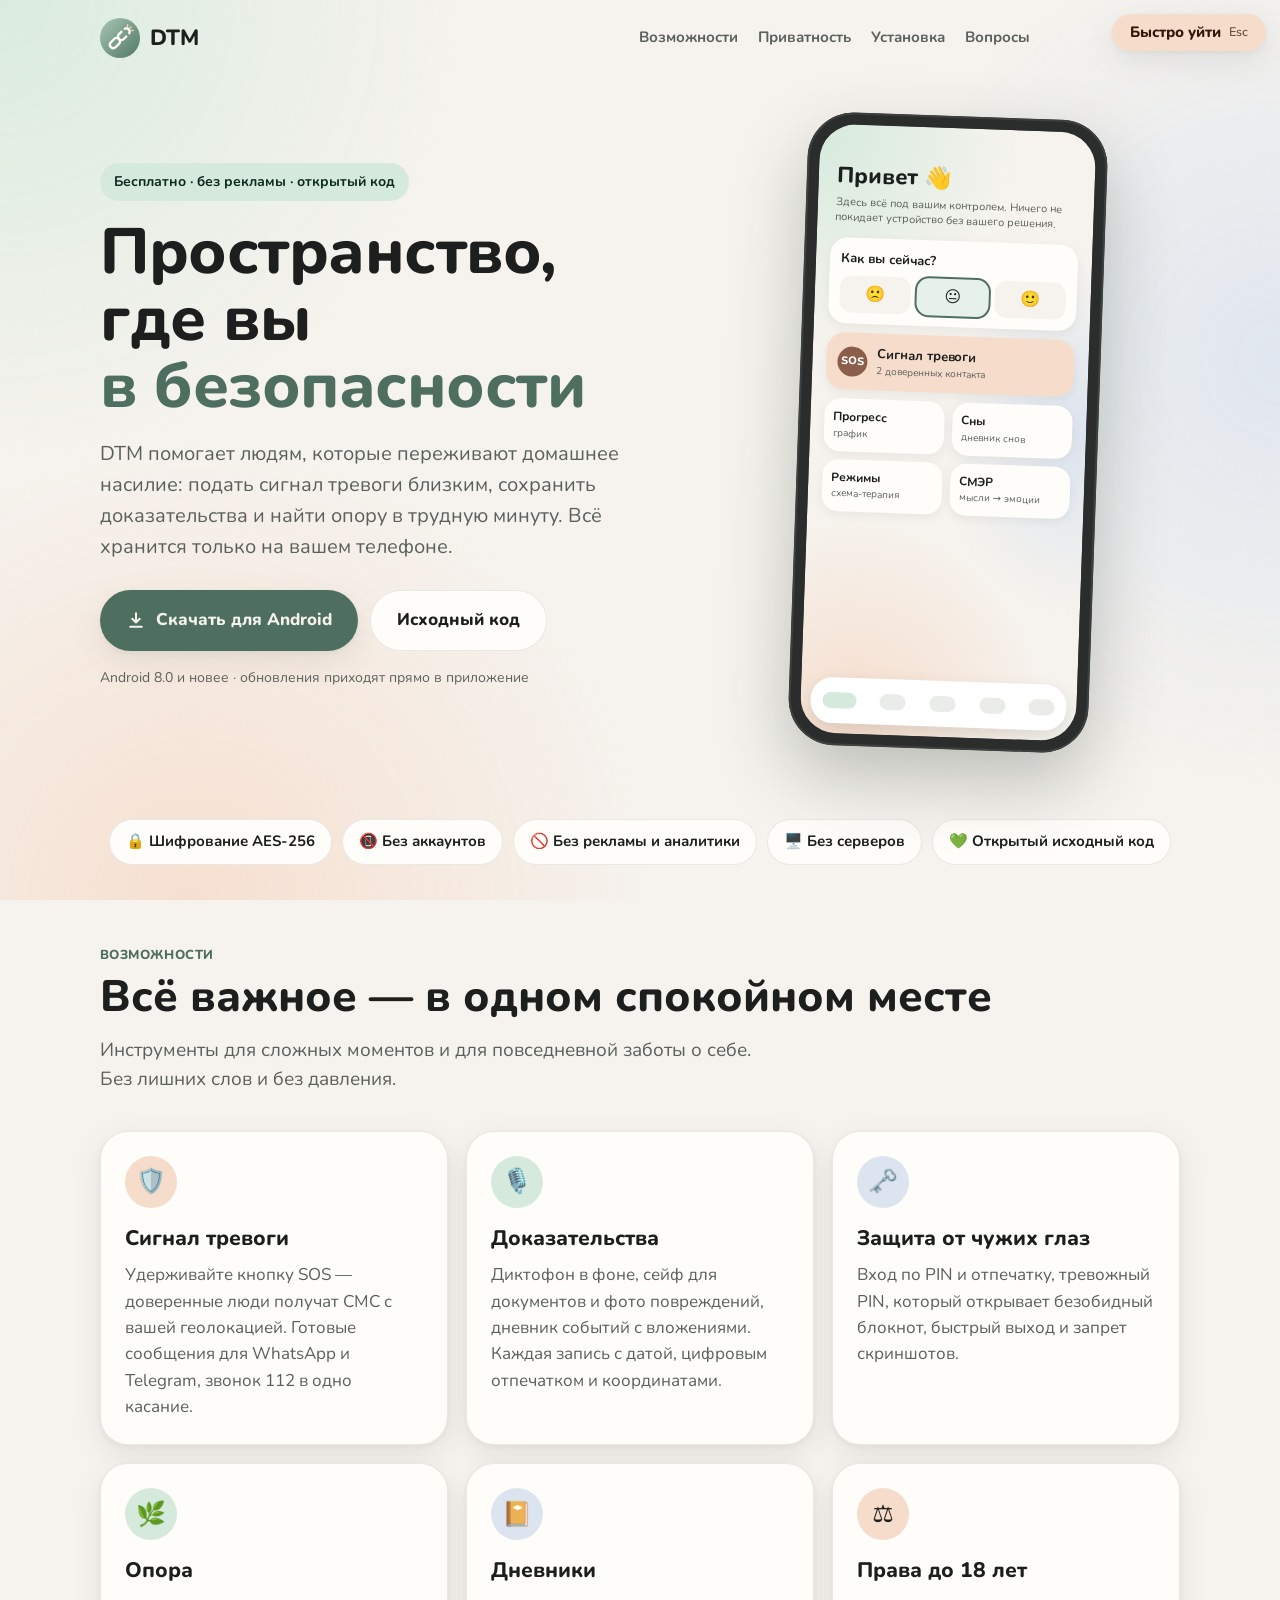
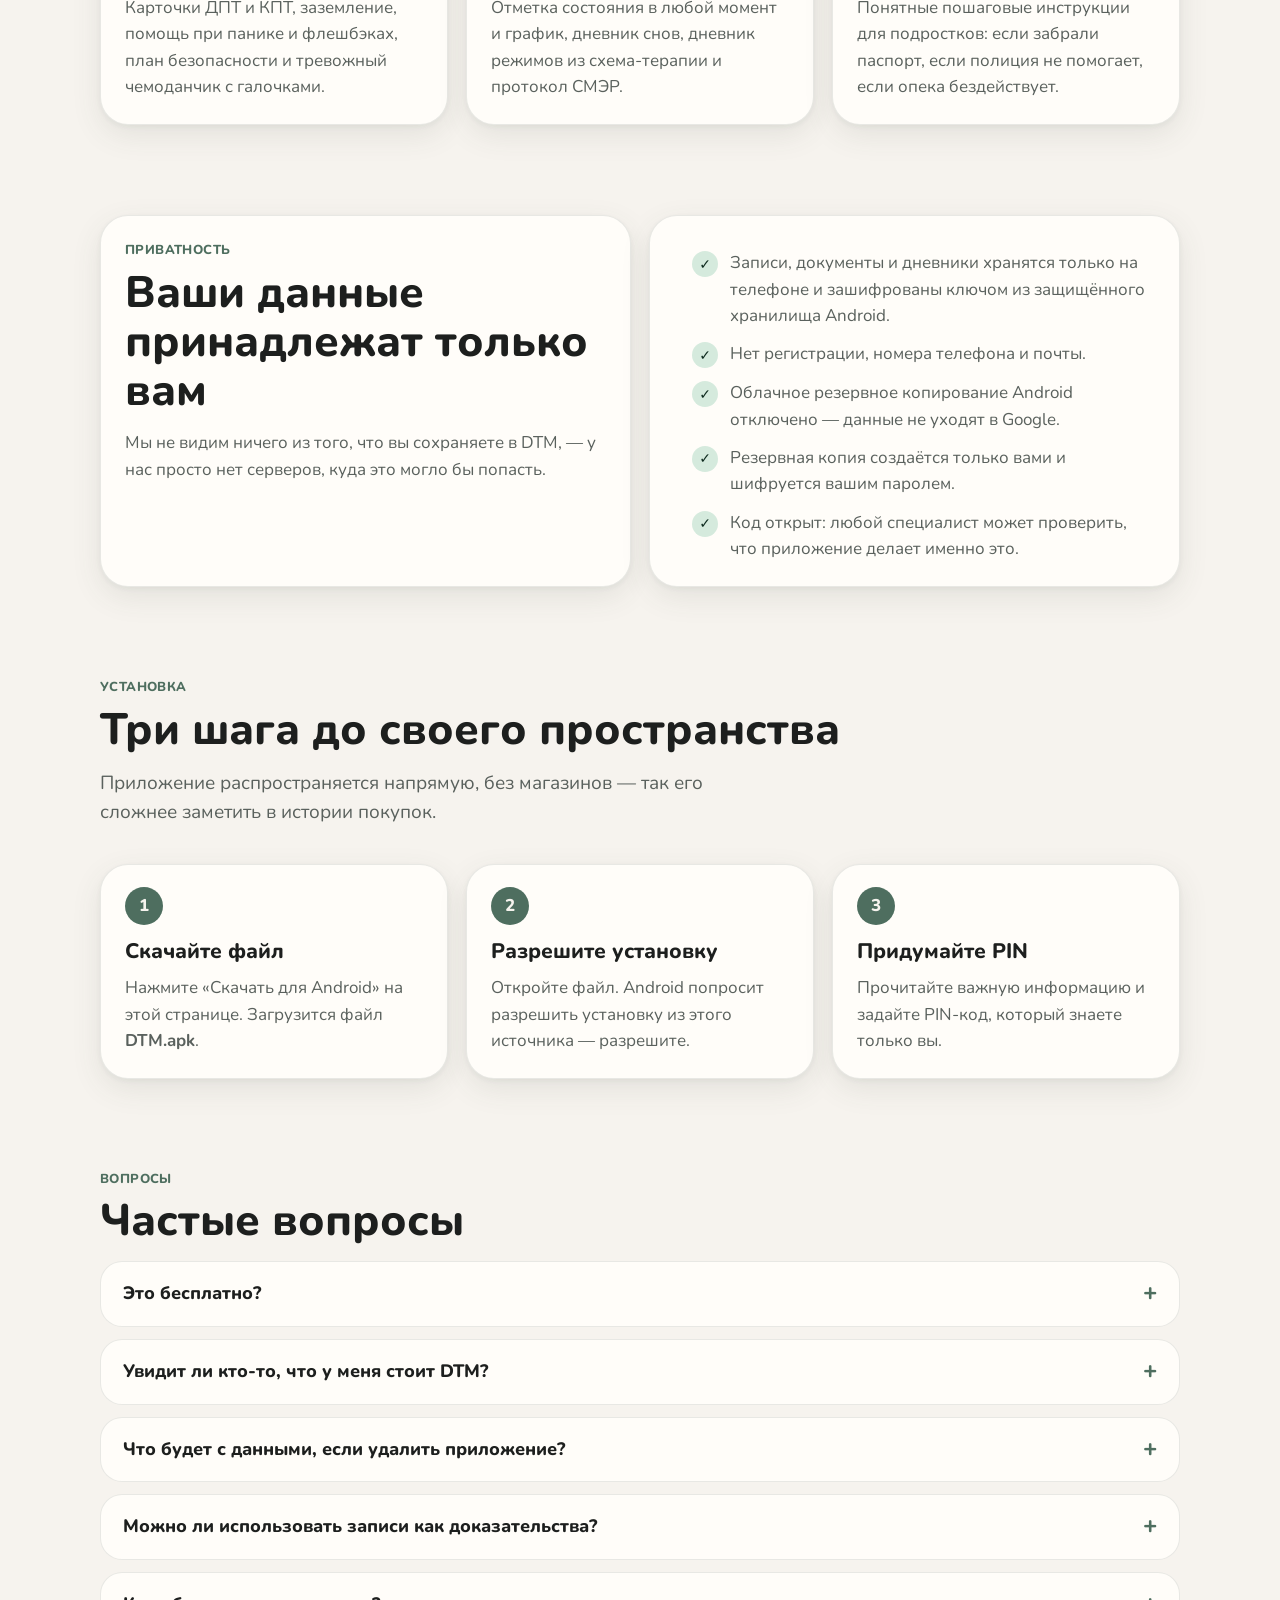
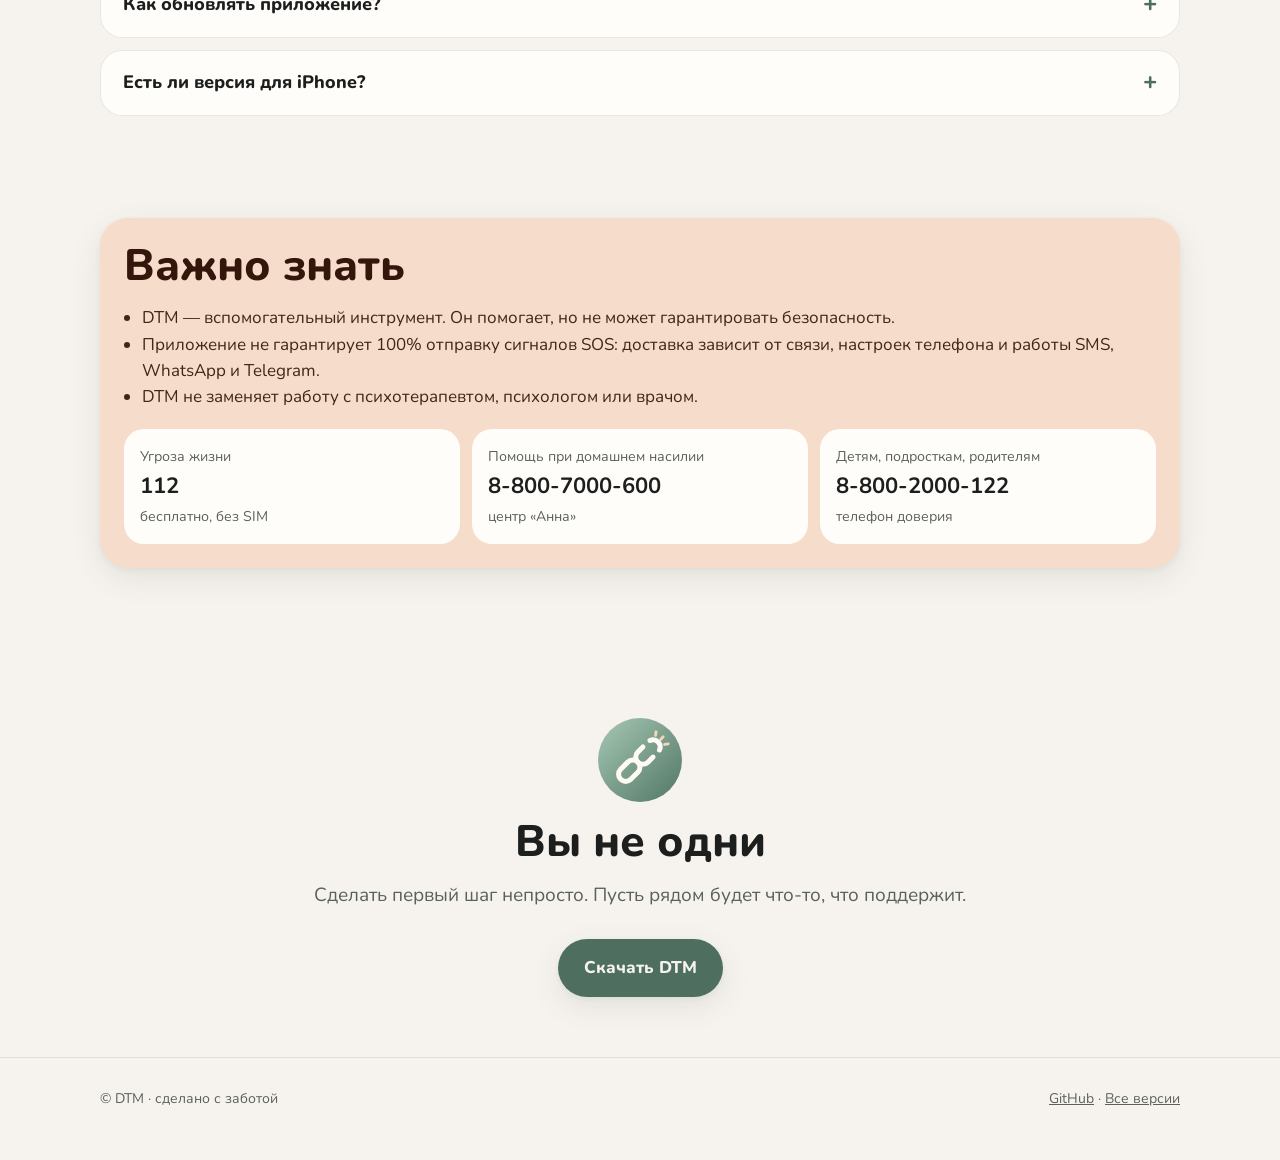
==== docs/index.html @ 7e43f3c3 "Сайт-лендинг для GitHub Pages Страница в docs/: описание возможностей, приватность, установка, вопро" ====
<!doctype html>
<html lang="ru">
<head>
<meta charset="utf-8">
<meta name="viewport" content="width=device-width, initial-scale=1, viewport-fit=cover">
<title>DTM — пространство, где вы в безопасности</title>
<meta name="description" content="DTM — бесплатное приложение для Android для людей, переживающих домашнее насилие: SOS с геолокацией, зашифрованный сейф для доказательств, дневники и техники поддержки. Все данные только на телефоне.">
<meta name="referrer" content="no-referrer">
<meta name="theme-color" content="#F6F3EE" media="(prefers-color-scheme: light)">
<meta name="theme-color" content="#1B1D1C" media="(prefers-color-scheme: dark)">
<meta property="og:title" content="DTM — пространство, где вы в безопасности">
<meta property="og:description" content="Бесплатное Android-приложение: SOS, зашифрованный сейф для доказательств, дневники и поддержка. Без аккаунтов, рекламы и серверов.">
<meta property="og:image" content="https://nikaminow.github.io/DTM/logo.png">
<meta property="og:type" content="website">
<link rel="icon" href="logo.svg" type="image/svg+xml">
<link rel="apple-touch-icon" href="logo.png">
<link rel="preconnect" href="https://fonts.googleapis.com">
<link rel="preconnect" href="https://fonts.gstatic.com" crossorigin>
<link href="https://fonts.googleapis.com/css2?family=Nunito:wght@400;500;600;700;800&display=swap" rel="stylesheet">
<style>
  :root {
    --bg: #F6F3EE; --bg2: #EFEBE4; --card: #FFFDF9; --ink: #1D1F1E; --muted: #5A615D;
    --line: rgba(64, 80, 72, .12); --shadow: 0 10px 30px rgba(64, 80, 72, .10), 0 2px 6px rgba(64, 80, 72, .06);
    --sage: #4E6E5F; --sage-soft: #D5EADD; --sage-ink: #0D2A1E;
    --slate: #56657A; --slate-soft: #DCE4EF;
    --clay: #8A5E48; --clay-soft: #F6DCCB; --clay-ink: #34170A;
    --blob1: #D5EADD; --blob2: #DCE4EF; --blob3: #F6DCCB;
    --radius: 28px;
  }
  @media (prefers-color-scheme: dark) {
    :root {
      --bg: #1B1D1C; --bg2: #212423; --card: #242725; --ink: #EAE8E3; --muted: #B4BBB7;
      --line: rgba(255,255,255,.08); --shadow: 0 10px 30px rgba(0,0,0,.25);
      --sage: #C2DDCD; --sage-soft: #3A5547; --sage-ink: #DDF1E5;
      --slate: #C6CFDA; --slate-soft: #414B59;
      --clay: #EDCDB6; --clay-soft: #6B4E40; --clay-ink: #FDE6D7;
      --blob1: #2F4A3E; --blob2: #353F4C; --blob3: #4D3A31;
    }
  }
  * { box-sizing: border-box; }
  html { scroll-behavior: smooth; }
  @media (prefers-reduced-motion: reduce) { html { scroll-behavior: auto; } * { transition: none !important; animation: none !important; } }
  body {
    margin: 0; font-family: "Nunito", system-ui, -apple-system, "Segoe UI", sans-serif;
    color: var(--ink); background: var(--bg); line-height: 1.55; font-size: 17px;
    -webkit-font-smoothing: antialiased; overflow-x: hidden;
  }
  /* мягкие размытые пятна на фоне */
  body::before {
    content: ""; position: fixed; inset: 0; z-index: -1; pointer-events: none;
    background:
      radial-gradient(60vmax 60vmax at 0% 0%, var(--blob1), transparent 60%),
      radial-gradient(55vmax 55vmax at 100% 40%, var(--blob2), transparent 60%),
      radial-gradient(60vmax 60vmax at 15% 100%, var(--blob3), transparent 60%);
    opacity: .85;
  }
  a { color: inherit; }
  .wrap { max-width: 1120px; margin: 0 auto; padding: 0 20px; }

  /* быстрый выход */
  .exit {
    position: fixed; top: 14px; right: 14px; z-index: 50;
    display: inline-flex; align-items: center; gap: 8px;
    padding: 11px 18px; border-radius: 999px; border: 0; cursor: pointer;
    font: 800 15px/1 "Nunito", sans-serif; color: var(--clay-ink); background: var(--clay-soft);
    box-shadow: var(--shadow);
  }
  .exit:hover { filter: brightness(.97); }
  .exit small { font-weight: 600; opacity: .7; }

  header.top { padding: 18px 0; }
  .nav { display: flex; align-items: center; gap: 24px; padding-right: 170px; }
  .brand { display: flex; align-items: center; gap: 10px; font-weight: 800; font-size: 22px; text-decoration: none; }
  .brand img { width: 40px; height: 40px; }
  .nav nav { display: flex; gap: 20px; margin-left: auto; }
  .nav nav a { text-decoration: none; color: var(--muted); font-weight: 700; font-size: 15px; }
  .nav nav a:hover { color: var(--ink); }
  @media (max-width: 860px) { .nav nav { display: none; } .nav { padding-right: 150px; } }

  .btn {
    display: inline-flex; align-items: center; justify-content: center; gap: 10px;
    padding: 16px 26px; border-radius: 999px; text-decoration: none;
    font-weight: 800; font-size: 17px; transition: transform .2s cubic-bezier(.3,.7,.4,1.4), box-shadow .2s;
  }
  .btn:active { transform: scale(.97); }
  .btn-primary { background: var(--sage); color: var(--bg); box-shadow: var(--shadow); }
  .btn-primary:hover { transform: translateY(-2px); }
  .btn-soft { background: var(--card); color: var(--ink); border: 1px solid var(--line); }
  .btn svg { width: 20px; height: 20px; }

  /* hero */
  .hero { display: grid; grid-template-columns: 1.1fr .9fr; gap: 48px; align-items: center; padding: 40px 0 70px; }
  @media (max-width: 920px) { .hero { grid-template-columns: 1fr; padding-top: 16px; } }
  .hero > *, .grid > *, .split > *, .steps > * { min-width: 0; }
  h1, h2 { overflow-wrap: break-word; hyphens: auto; }
  @media (max-width: 520px) {
    body { font-size: 16px; }
    .lead { font-size: 18px; }
    .cta .btn { flex: 1 1 100%; }
    .exit { padding: 10px 14px; }
    .exit small { display: none; }
    .nav { padding-right: 130px; }
  }
  .pill {
    display: inline-flex; gap: 8px; align-items: center; padding: 8px 14px; border-radius: 999px;
    background: var(--sage-soft); color: var(--sage-ink); font-weight: 700; font-size: 14px;
  }
  h1 { font-size: clamp(38px, 6vw, 64px); line-height: 1.05; margin: 18px 0 18px; font-weight: 800; letter-spacing: -.5px; }
  h1 em { font-style: normal; color: var(--sage); }
  .lead { font-size: 20px; color: var(--muted); max-width: 560px; margin: 0 0 28px; }
  .cta { display: flex; gap: 12px; flex-wrap: wrap; }
  .meta { margin-top: 16px; color: var(--muted); font-size: 14px; }

  /* телефон */
  .phone {
    justify-self: center; width: 300px; max-width: 86vw; aspect-ratio: 9 / 19; border-radius: 46px; padding: 12px;
    background: #2A2D2C; box-shadow: 0 30px 70px rgba(40, 55, 48, .28), inset 0 0 0 2px #3c403e;
    transform: rotate(2deg);
  }
  .screen {
    width: 100%; height: 100%; border-radius: 36px; overflow: hidden; position: relative;
    background:
      radial-gradient(120% 60% at 0% 0%, #D5EADD, transparent 60%),
      radial-gradient(90% 50% at 100% 50%, #DCE4EF, transparent 60%),
      radial-gradient(120% 60% at 20% 100%, #F6DCCB, transparent 60%), #F6F3EE;
    color: #1D1F1E; padding: 26px 14px 0; font-size: 12px;
  }
  .screen h4 { margin: 8px 4px 2px; font-size: 22px; font-weight: 800; }
  .screen .sub { margin: 0 4px 12px; color: #5A615D; font-size: 11px; line-height: 1.4; }
  .m-card { background: #FFFDF9; border-radius: 18px; padding: 11px; margin-bottom: 9px; box-shadow: 0 3px 10px rgba(64,80,72,.08); }
  .m-card b { display: block; font-size: 13px; }
  .m-mood { display: grid; grid-template-columns: repeat(3, 1fr); gap: 6px; margin-top: 7px; }
  .m-mood span { background: #F6F3EE; border-radius: 12px; text-align: center; padding: 6px 0; font-size: 16px; }
  .m-mood span.on { outline: 2px solid #4E6E5F; background: #E6F1EA; }
  .m-sos { background: #F6DCCB; display: flex; align-items: center; gap: 9px; }
  .m-sos i { width: 30px; height: 30px; border-radius: 50%; background: #8A5E48; display: grid; place-items: center; color: #fff; font-style: normal; font-weight: 800; font-size: 11px; }
  .m-row { display: grid; grid-template-columns: 1fr 1fr; gap: 8px; }
  .m-tile { background: #FFFDF9; border-radius: 16px; padding: 9px; box-shadow: 0 3px 10px rgba(64,80,72,.08); }
  .m-tile b, .m-sos small, .m-tile small { display: block; }
  .m-tile small, .m-sos small { color: #5A615D; font-size: 10px; }
  .m-bar {
    position: absolute; left: 10px; right: 10px; bottom: 10px; height: 46px; border-radius: 22px; background: #fff;
    box-shadow: 0 6px 16px rgba(64,80,72,.15); display: flex; justify-content: space-around; align-items: center;
  }
  .m-bar span { width: 26px; height: 16px; border-radius: 9px; background: #E9ECE8; }
  .m-bar span.on { background: #D5EADD; width: 34px; }

  /* полоса доверия */
  .trust { display: flex; flex-wrap: wrap; gap: 10px; justify-content: center; margin: 0 0 80px; }
  .trust span { padding: 10px 16px; border-radius: 999px; background: var(--card); border: 1px solid var(--line); font-weight: 700; font-size: 15px; }

  section { padding: 0 0 90px; }
  .kicker { color: var(--sage); font-weight: 800; letter-spacing: .4px; text-transform: uppercase; font-size: 13px; }
  h2 { font-size: clamp(30px, 4vw, 44px); line-height: 1.12; margin: 8px 0 14px; font-weight: 800; }
  .section-lead { color: var(--muted); font-size: 19px; max-width: 680px; margin: 0 0 36px; }

  .grid { display: grid; grid-template-columns: repeat(3, 1fr); gap: 18px; }
  @media (max-width: 920px) { .grid { grid-template-columns: repeat(2, 1fr); } }
  @media (max-width: 600px) { .grid { grid-template-columns: 1fr; } }
  .card {
    background: var(--card); border: 1px solid var(--line); border-radius: var(--radius); padding: 24px;
    box-shadow: var(--shadow); transition: transform .3s cubic-bezier(.3,.7,.4,1.2);
  }
  .card:hover { transform: translateY(-4px); }
  .ico { width: 52px; height: 52px; border-radius: 50%; display: grid; place-items: center; font-size: 24px; margin-bottom: 14px; }
  .ico.sage { background: var(--sage-soft); } .ico.slate { background: var(--slate-soft); } .ico.clay { background: var(--clay-soft); }
  .card h3 { margin: 0 0 8px; font-size: 21px; font-weight: 800; }
  .card p { margin: 0; color: var(--muted); }
  .card ul { margin: 10px 0 0; padding-left: 18px; color: var(--muted); }

  .split { display: grid; grid-template-columns: 1fr 1fr; gap: 18px; }
  @media (max-width: 860px) { .split { grid-template-columns: 1fr; } }
  .check { list-style: none; padding: 0; margin: 0; display: grid; gap: 12px; }
  .check li { display: flex; gap: 12px; align-items: flex-start; }
  .check li::before { content: "✓"; flex: none; width: 26px; height: 26px; border-radius: 50%; display: grid; place-items: center; background: var(--sage-soft); color: var(--sage-ink); font-weight: 800; font-size: 14px; margin-top: 1px; }

  .steps { counter-reset: s; display: grid; grid-template-columns: repeat(3, 1fr); gap: 18px; }
  @media (max-width: 860px) { .steps { grid-template-columns: 1fr; } }
  .step { position: relative; padding-top: 70px; }
  .step::before {
    counter-increment: s; content: counter(s); position: absolute; top: 22px; left: 24px;
    width: 38px; height: 38px; border-radius: 50%; background: var(--sage); color: var(--bg);
    display: grid; place-items: center; font-weight: 800;
  }

  details {
    background: var(--card); border: 1px solid var(--line); border-radius: 22px; padding: 18px 22px; margin-bottom: 12px;
  }
  summary { cursor: pointer; font-weight: 800; font-size: 18px; list-style: none; display: flex; justify-content: space-between; gap: 16px; }
  summary::-webkit-details-marker { display: none; }
  summary::after { content: "+"; color: var(--sage); font-size: 24px; line-height: 1; transition: transform .25s; }
  details[open] summary::after { transform: rotate(45deg); }
  details p { color: var(--muted); margin: 12px 0 0; }

  .important { background: var(--clay-soft); color: var(--clay-ink); border: 0; }
  .important p, .important li { color: var(--clay-ink); opacity: .92; }
  .phones { display: grid; grid-template-columns: repeat(3, 1fr); gap: 12px; margin-top: 18px; }
  @media (max-width: 700px) { .phones { grid-template-columns: 1fr; } }
  .phones a { text-decoration: none; background: var(--card); color: var(--ink); border-radius: 20px; padding: 14px 16px; display: block; }
  .phones b { display: block; font-size: 22px; }
  .phones small { color: var(--muted); }

  .final { text-align: center; padding: 60px 24px; }
  .final img { width: 84px; height: 84px; }

  footer { padding: 30px 0 50px; color: var(--muted); font-size: 14px; border-top: 1px solid var(--line); }
  footer .row { display: flex; flex-wrap: wrap; gap: 18px; justify-content: space-between; align-items: center; }

  .reveal { opacity: 0; transform: translateY(18px); transition: opacity .7s ease, transform .7s cubic-bezier(.2,.7,.2,1); }
  .reveal.in { opacity: 1; transform: none; }
</style>
</head>
<body>

<button class="exit" id="exit" type="button" title="Мгновенно уйти с сайта (или нажмите Esc)">
  Быстро уйти <small>Esc</small>
</button>

<header class="top">
  <div class="wrap nav">
    <a class="brand" href="#"><img src="logo.svg" alt=""> DTM</a>
    <nav>
      <a href="#features">Возможности</a>
      <a href="#privacy">Приватность</a>
      <a href="#install">Установка</a>
      <a href="#faq">Вопросы</a>
    </nav>
  </div>
</header>

<main class="wrap">
  <section class="hero">
    <div>
      <span class="pill">Бесплатно · без рекламы · открытый код</span>
      <h1>Пространство, где вы <em>в&nbsp;безопасности</em></h1>
      <p class="lead">DTM помогает людям, которые переживают домашнее насилие: подать сигнал тревоги близким, сохранить доказательства и найти опору в трудную минуту. Всё хранится только на вашем телефоне.</p>
      <div class="cta">
        <a class="btn btn-primary" href="https://github.com/nikaminow/DTM/releases/latest/download/DTM.apk">
          <svg viewBox="0 0 24 24" fill="none" stroke="currentColor" stroke-width="2.4" stroke-linecap="round" stroke-linejoin="round"><path d="M12 4v11m0 0-4.5-4.5M12 15l4.5-4.5M5 20h14"/></svg>
          Скачать для Android
        </a>
        <a class="btn btn-soft" href="https://github.com/nikaminow/DTM">Исходный код</a>
      </div>
      <p class="meta">Android 8.0 и новее · обновления приходят прямо в приложение</p>
    </div>

    <div class="phone" aria-hidden="true">
      <div class="screen">
        <h4>Привет 👋</h4>
        <p class="sub">Здесь всё под вашим контролем. Ничего не покидает устройство без вашего решения.</p>
        <div class="m-card"><b>Как вы сейчас?</b>
          <div class="m-mood"><span>🙁</span><span class="on">😐</span><span>🙂</span></div>
        </div>
        <div class="m-card m-sos"><i>SOS</i><div><b>Сигнал тревоги</b><small>2 доверенных контакта</small></div></div>
        <div class="m-row">
          <div class="m-tile"><b>Прогресс</b><small>график</small></div>
          <div class="m-tile"><b>Сны</b><small>дневник снов</small></div>
          <div class="m-tile"><b>Режимы</b><small>схема-терапия</small></div>
          <div class="m-tile"><b>СМЭР</b><small>мысли → эмоции</small></div>
        </div>
        <div class="m-bar"><span class="on"></span><span></span><span></span><span></span><span></span></div>
      </div>
    </div>
  </section>

  <div class="trust reveal">
    <span>🔒 Шифрование AES-256</span>
    <span>📵 Без аккаунтов</span>
    <span>🚫 Без рекламы и аналитики</span>
    <span>🖥️ Без серверов</span>
    <span>💚 Открытый исходный код</span>
  </div>

  <section id="features">
    <div class="kicker">Возможности</div>
    <h2>Всё важное — в одном спокойном месте</h2>
    <p class="section-lead">Инструменты для сложных моментов и для повседневной заботы о себе. Без лишних слов и без давления.</p>
    <div class="grid">
      <article class="card reveal">
        <div class="ico clay">🛡️</div>
        <h3>Сигнал тревоги</h3>
        <p>Удерживайте кнопку SOS — доверенные люди получат СМС с вашей геолокацией. Готовые сообщения для WhatsApp и Telegram, звонок 112 в одно касание.</p>
      </article>
      <article class="card reveal">
        <div class="ico sage">🎙️</div>
        <h3>Доказательства</h3>
        <p>Диктофон в фоне, сейф для документов и фото повреждений, дневник событий с вложениями. Каждая запись с датой, цифровым отпечатком и координатами.</p>
      </article>
      <article class="card reveal">
        <div class="ico slate">🗝️</div>
        <h3>Защита от чужих глаз</h3>
        <p>Вход по PIN и отпечатку, тревожный PIN, который открывает безобидный блокнот, быстрый выход и запрет скриншотов.</p>
      </article>
      <article class="card reveal">
        <div class="ico sage">🌿</div>
        <h3>Опора</h3>
        <p>Карточки ДПТ и КПТ, заземление, помощь при панике и флешбэках, план безопасности и тревожный чемоданчик с галочками.</p>
      </article>
      <article class="card reveal">
        <div class="ico slate">📔</div>
        <h3>Дневники</h3>
        <p>Отметка состояния в любой момент и график, дневник снов, дневник режимов из схема-терапии и протокол СМЭР.</p>
      </article>
      <article class="card reveal">
        <div class="ico clay">⚖️</div>
        <h3>Права до 18 лет</h3>
        <p>Понятные пошаговые инструкции для подростков: если забрали паспорт, если полиция не помогает, если опека бездействует.</p>
      </article>
    </div>
  </section>

  <section id="privacy">
    <div class="split">
      <div class="card reveal">
        <div class="kicker">Приватность</div>
        <h2>Ваши данные принадлежат только вам</h2>
        <p>Мы не видим ничего из того, что вы сохраняете в DTM, — у нас просто нет серверов, куда это могло бы попасть.</p>
      </div>
      <div class="card reveal">
        <ul class="check">
          <li>Записи, документы и дневники хранятся только на телефоне и зашифрованы ключом из защищённого хранилища Android.</li>
          <li>Нет регистрации, номера телефона и почты.</li>
          <li>Облачное резервное копирование Android отключено — данные не уходят в Google.</li>
          <li>Резервная копия создаётся только вами и шифруется вашим паролем.</li>
          <li>Код открыт: любой специалист может проверить, что приложение делает именно это.</li>
        </ul>
      </div>
    </div>
  </section>

  <section id="install">
    <div class="kicker">Установка</div>
    <h2>Три шага до своего пространства</h2>
    <p class="section-lead">Приложение распространяется напрямую, без магазинов — так его сложнее заметить в истории покупок.</p>
    <div class="steps">
      <div class="card step reveal">
        <h3>Скачайте файл</h3>
        <p>Нажмите «Скачать для Android» на этой странице. Загрузится файл <b>DTM.apk</b>.</p>
      </div>
      <div class="card step reveal">
        <h3>Разрешите установку</h3>
        <p>Откройте файл. Android попросит разрешить установку из этого источника — разрешите.</p>
      </div>
      <div class="card step reveal">
        <h3>Придумайте PIN</h3>
        <p>Прочитайте важную информацию и задайте PIN-код, который знаете только вы.</p>
      </div>
    </div>
  </section>

  <section id="faq">
    <div class="kicker">Вопросы</div>
    <h2>Частые вопросы</h2>
    <details class="reveal">
      <summary>Это бесплатно?</summary>
      <p>Да, полностью. Без рекламы, подписок и платных функций.</p>
    </details>
    <details class="reveal">
      <summary>Увидит ли кто-то, что у меня стоит DTM?</summary>
      <p>Название короткое и ничего не говорит о назначении. Внутри есть тревожный PIN, который открывает обычный блокнот, быстрый выход и запрет скриншотов. Уведомление о записи на экране блокировки скрыто. Но любой человек с доступом к разблокированному телефону может увидеть список приложений — учитывайте это.</p>
    </details>
    <details class="reveal">
      <summary>Что будет с данными, если удалить приложение?</summary>
      <p>Они удалятся вместе с ним. Чтобы ничего не потерять, создайте в настройках резервную копию и храните файл вне телефона — например, в облаке или у доверенного человека.</p>
    </details>
    <details class="reveal">
      <summary>Можно ли использовать записи как доказательства?</summary>
      <p>DTM фиксирует дату по сетевому времени, координаты и цифровой отпечаток SHA-256 каждого файла, а также собирает отчёт для юриста. Решение о том, принимать ли материалы, принимает суд или следствие. Посоветуйтесь с юристом.</p>
    </details>
    <details class="reveal">
      <summary>Как обновлять приложение?</summary>
      <p>Новые версии приходят прямо в приложение: при входе DTM предложит обновиться. Данные при обновлении сохраняются.</p>
    </details>
    <details class="reveal">
      <summary>Есть ли версия для iPhone?</summary>
      <p>Пока нет — только Android 8.0 и новее.</p>
    </details>
  </section>

  <section>
    <div class="card important reveal">
      <h2 style="margin-top:0">Важно знать</h2>
      <ul>
        <li>DTM — вспомогательный инструмент. Он помогает, но не может гарантировать безопасность.</li>
        <li>Приложение не гарантирует 100% отправку сигналов SOS: доставка зависит от связи, настроек телефона и работы SMS, WhatsApp и Telegram.</li>
        <li>DTM не заменяет работу с психотерапевтом, психологом или врачом.</li>
      </ul>
      <div class="phones">
        <a href="tel:112"><small>Угроза жизни</small><b>112</b><small>бесплатно, без SIM</small></a>
        <a href="tel:88007000600"><small>Помощь при домашнем насилии</small><b>8-800-7000-600</b><small>центр «Анна»</small></a>
        <a href="tel:88002000122"><small>Детям, подросткам, родителям</small><b>8-800-2000-122</b><small>телефон доверия</small></a>
      </div>
    </div>
  </section>

  <section class="final reveal">
    <img src="logo.svg" alt="">
    <h2>Вы не одни</h2>
    <p class="section-lead" style="margin:0 auto 28px">Сделать первый шаг непросто. Пусть рядом будет что-то, что поддержит.</p>
    <a class="btn btn-primary" href="https://github.com/nikaminow/DTM/releases/latest/download/DTM.apk">Скачать DTM</a>
  </section>
</main>

<footer>
  <div class="wrap row">
    <span>© DTM · сделано с заботой</span>
    <span><a href="https://github.com/nikaminow/DTM">GitHub</a> · <a href="https://github.com/nikaminow/DTM/releases">Все версии</a></span>
  </div>
</footer>

<script>
  // Быстрый выход: уходим на нейтральный сайт, не оставляя эту страницу в истории «назад».
  function leave() { window.location.replace("https://yandex.ru/pogoda"); }
  document.getElementById("exit").addEventListener("click", leave);
  document.addEventListener("keydown", function (e) { if (e.key === "Escape") leave(); });

  // Плавное появление блоков при прокрутке.
  var io = "IntersectionObserver" in window ? new IntersectionObserver(function (items) {
    items.forEach(function (it) { if (it.isIntersecting) { it.target.classList.add("in"); io.unobserve(it.target); } });
  }, { threshold: 0.12 }) : null;
  document.querySelectorAll(".reveal").forEach(function (el) { io ? io.observe(el) : el.classList.add("in"); });
</script>
</body>
</html>
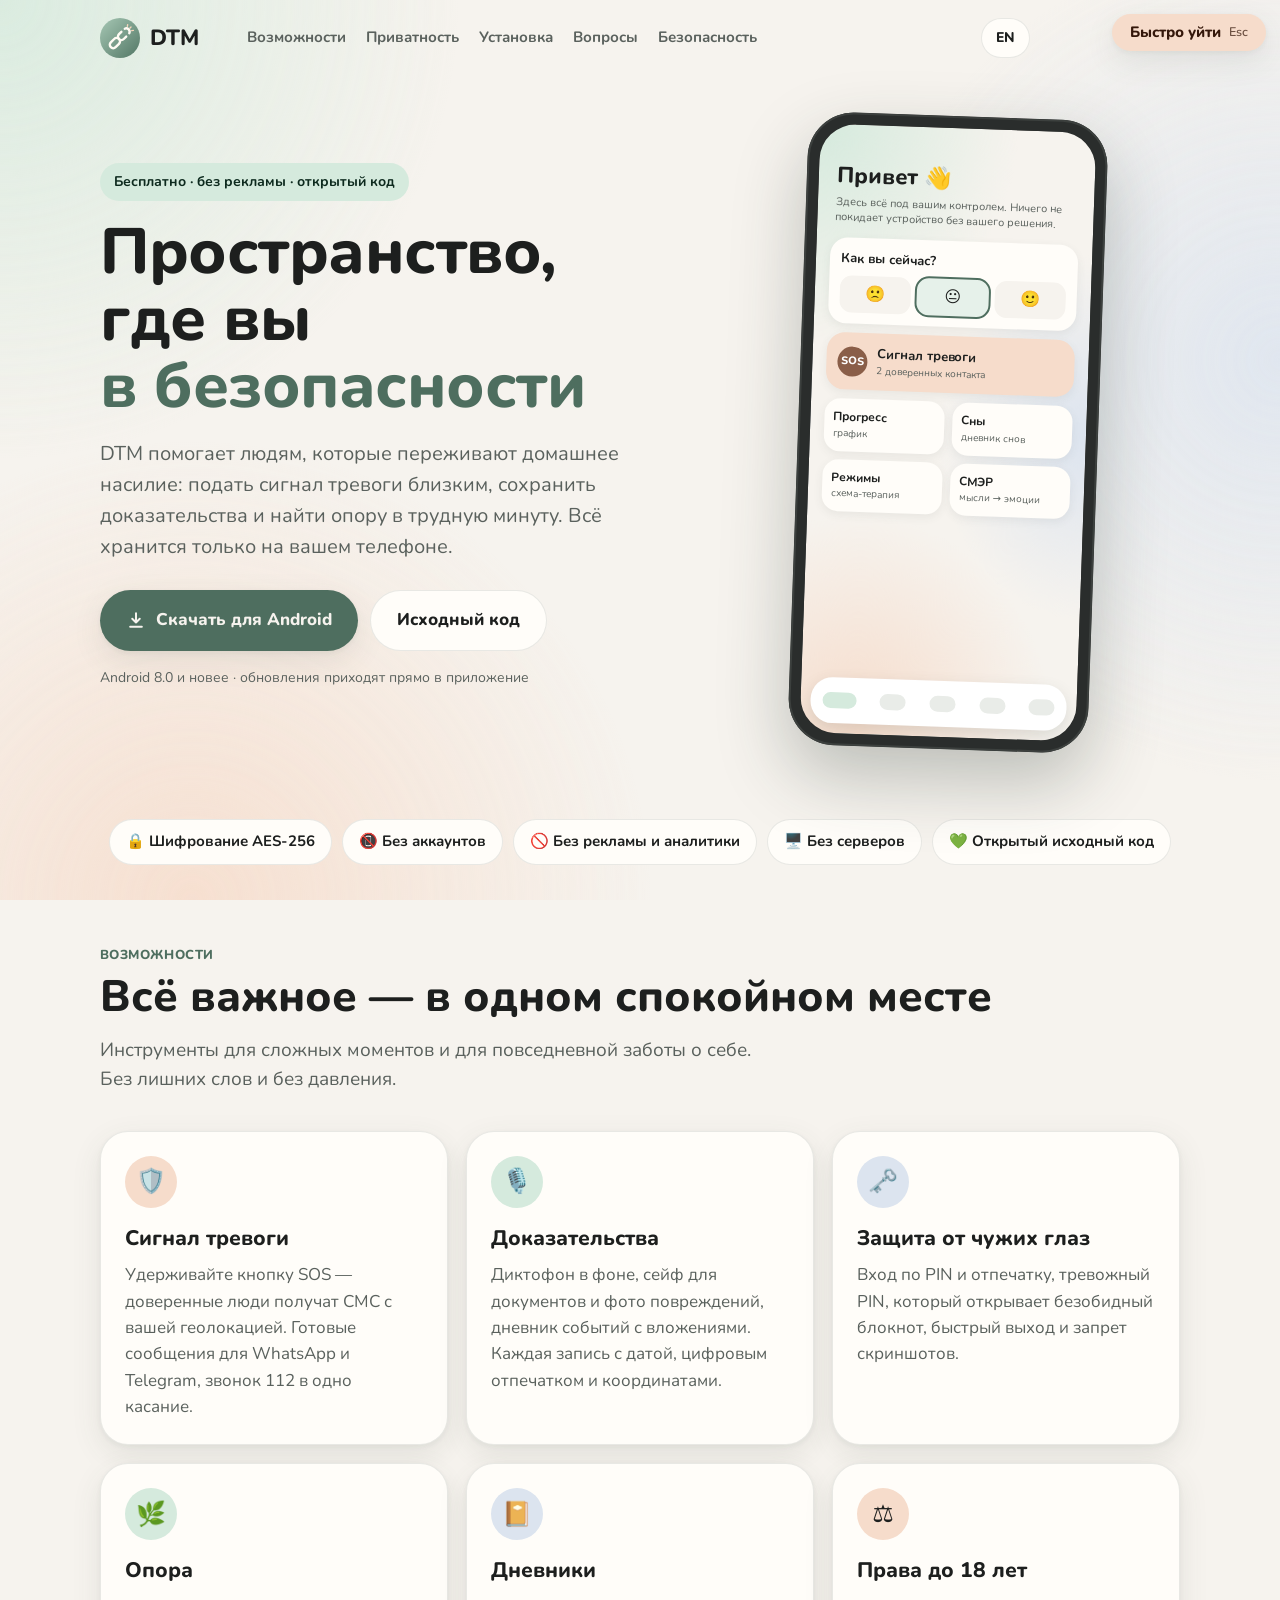
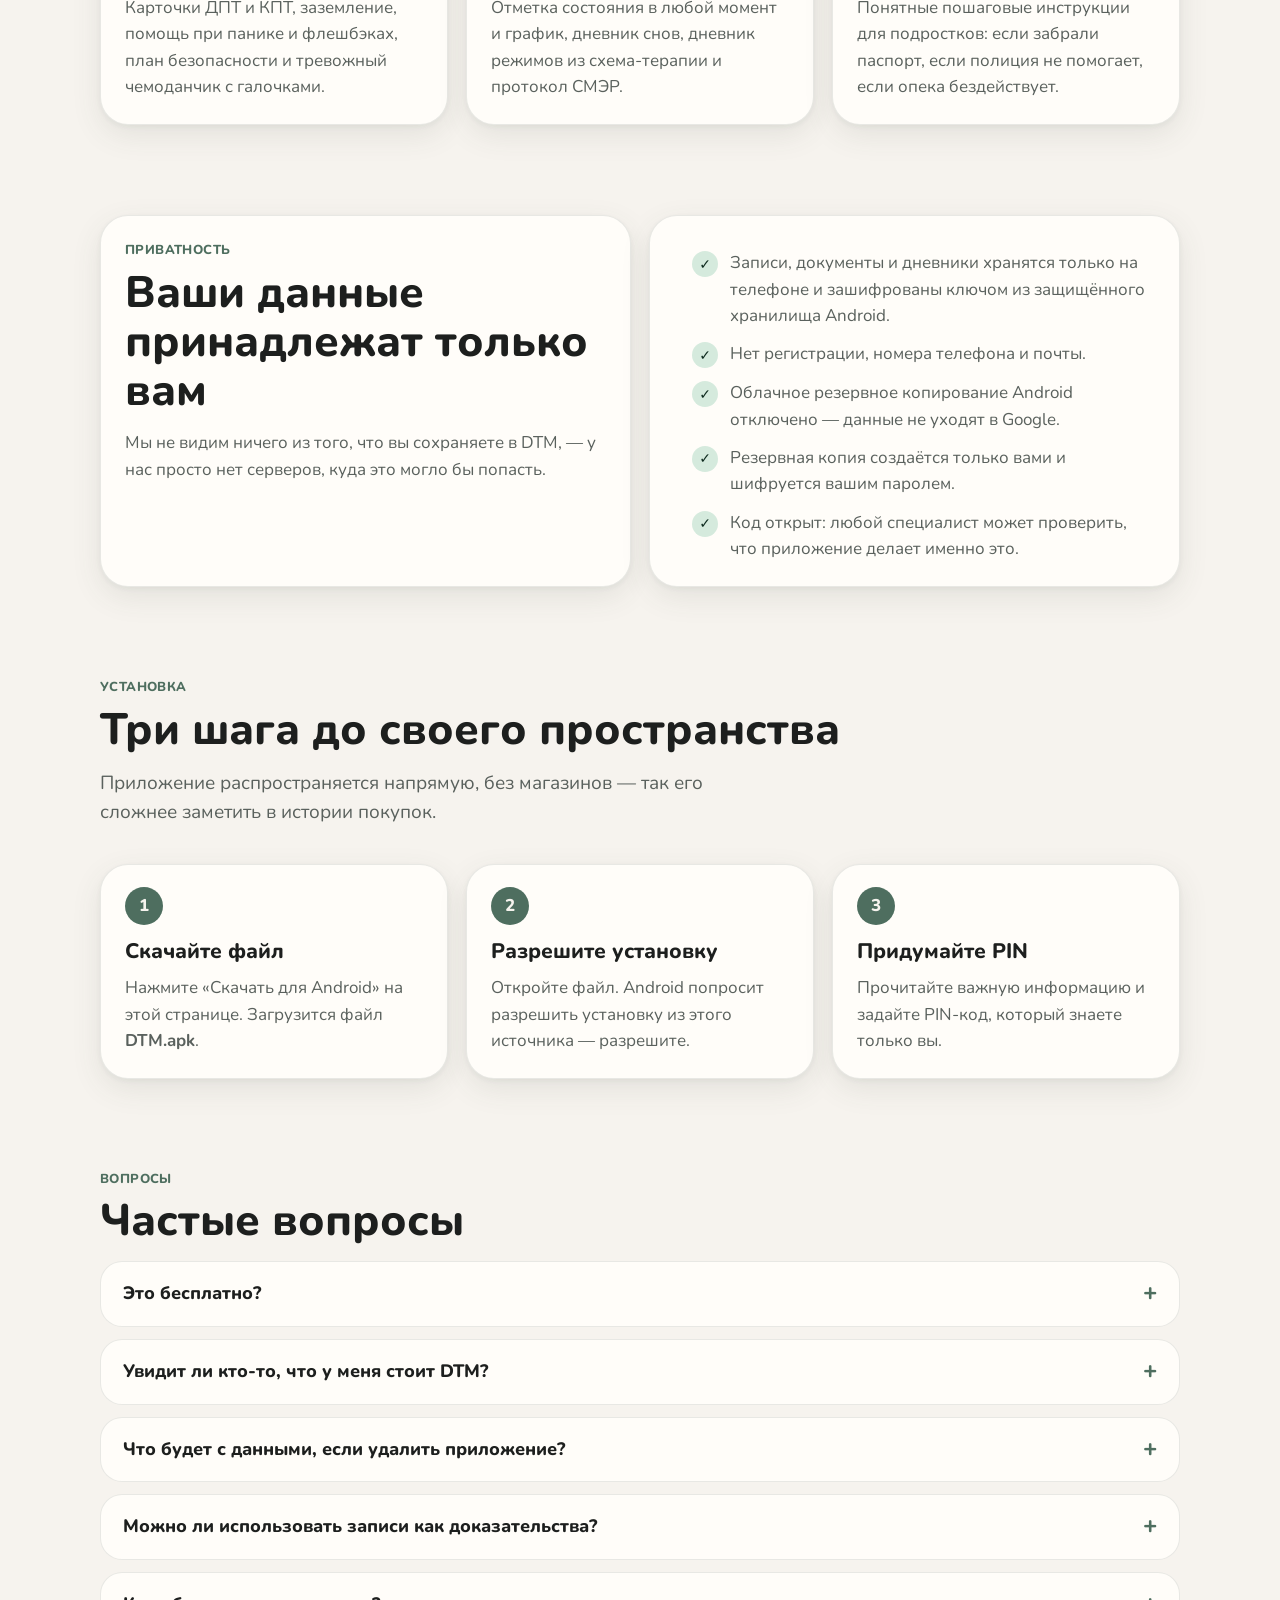
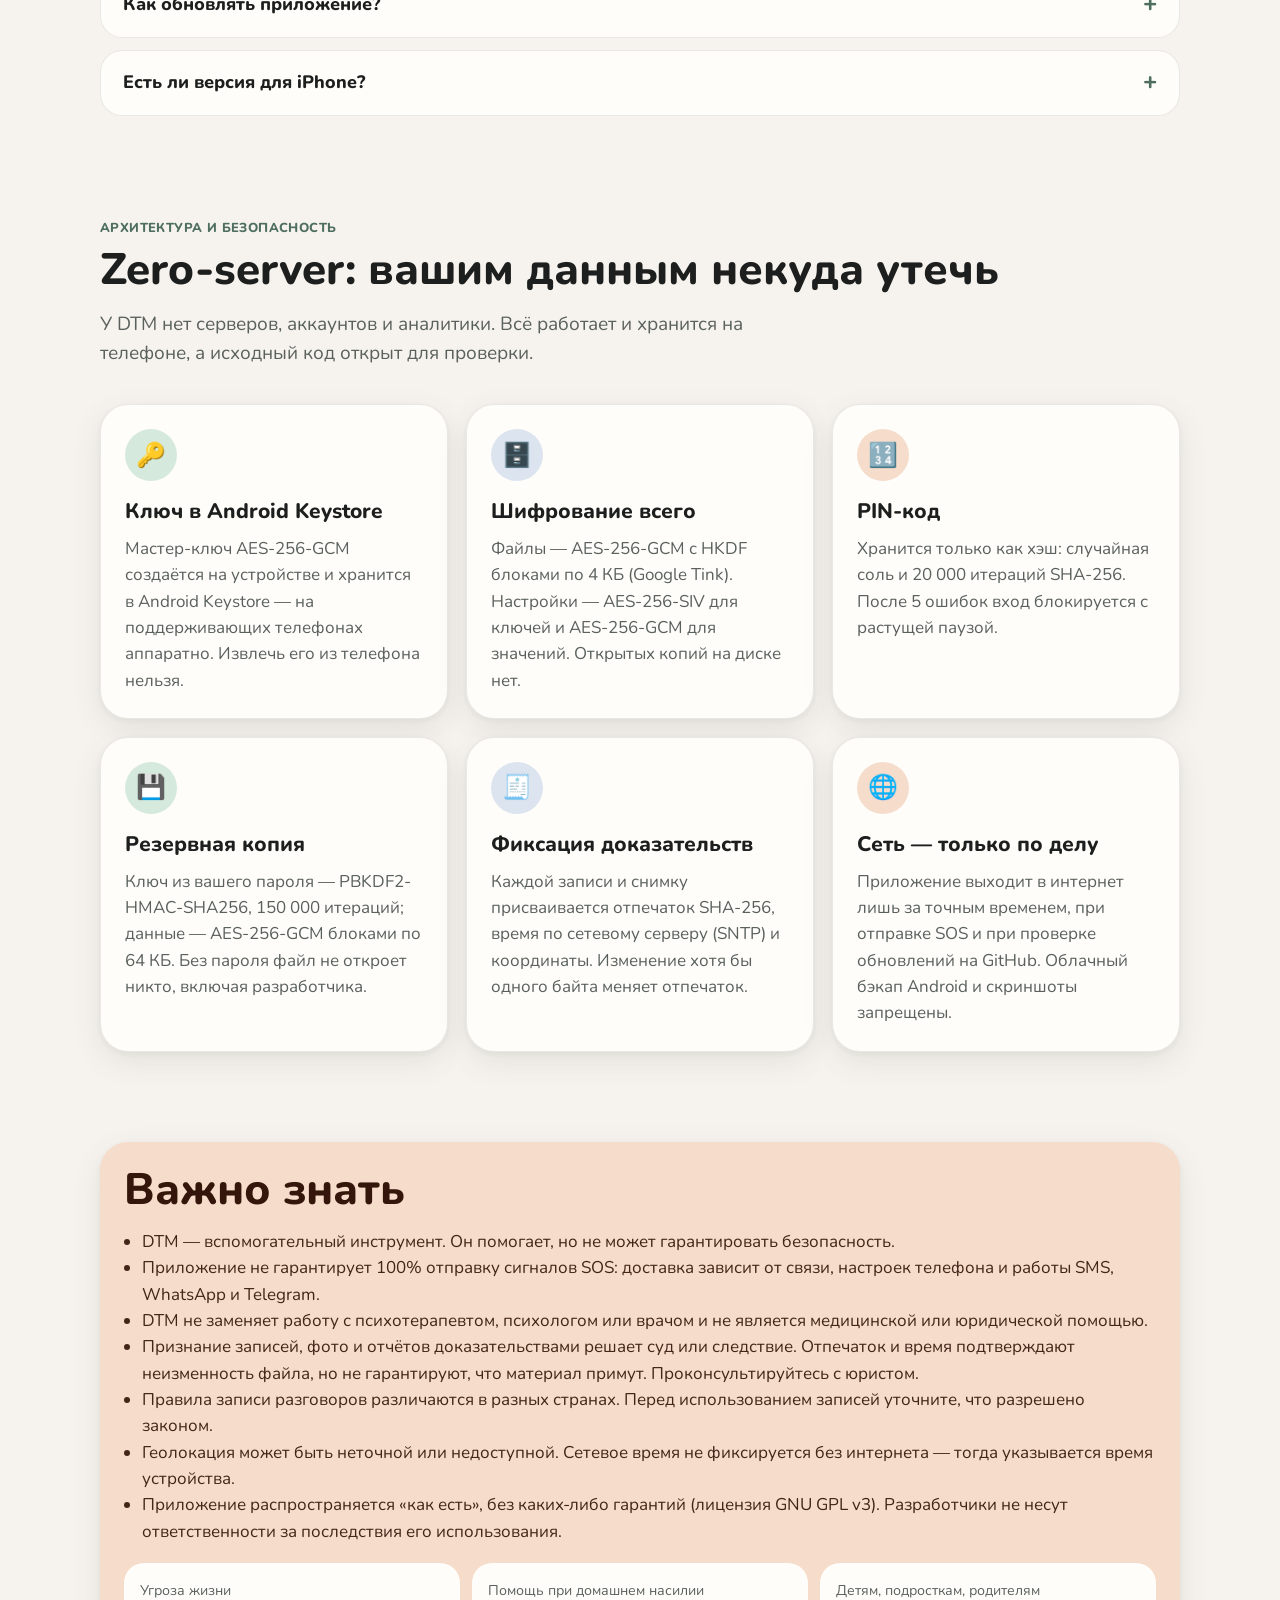
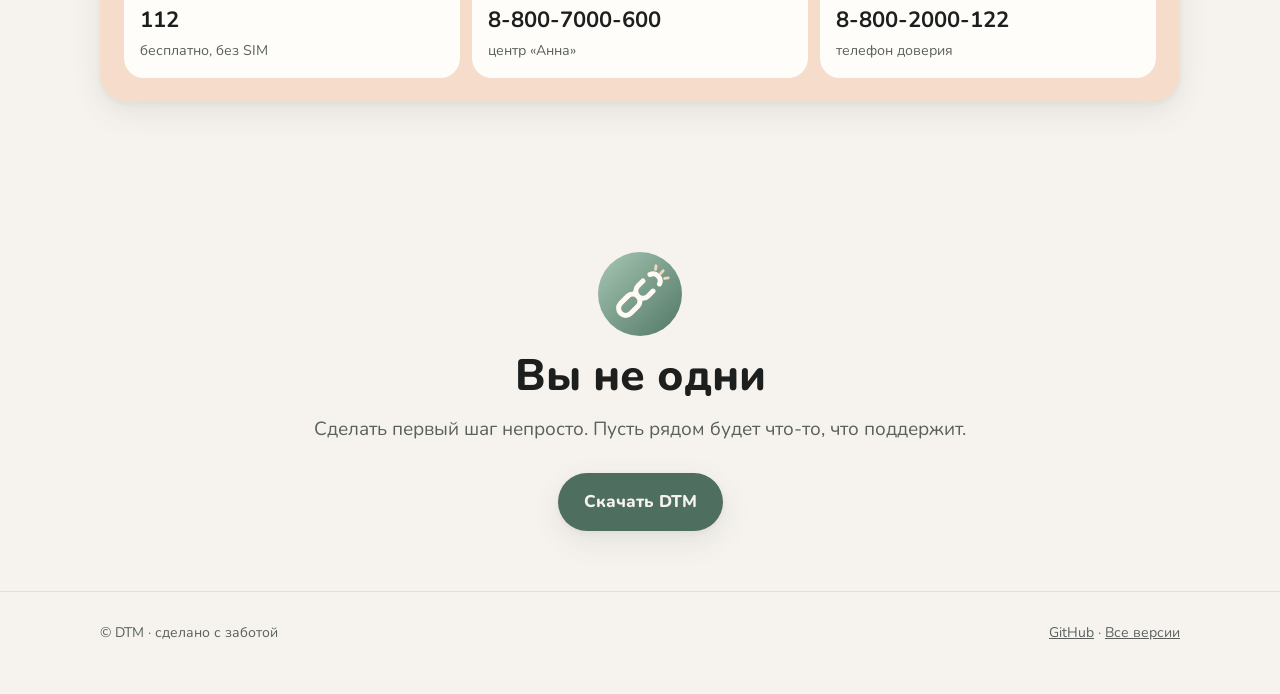
==== commit bc2557f1: "Лицензия GPLv3, README на английском, сайт на английском, раздел безопасности, работа в фоне" ====
--- a/docs/index.html
+++ b/docs/index.html
@@ -17,246 +17,58 @@
 <link rel="preconnect" href="https://fonts.googleapis.com">
 <link rel="preconnect" href="https://fonts.gstatic.com" crossorigin>
 <link href="https://fonts.googleapis.com/css2?family=Nunito:wght@400;500;600;700;800&display=swap" rel="stylesheet">
-<style>
-  :root {
-    --bg: #F6F3EE; --bg2: #EFEBE4; --card: #FFFDF9; --ink: #1D1F1E; --muted: #5A615D;
-    --line: rgba(64, 80, 72, .12); --shadow: 0 10px 30px rgba(64, 80, 72, .10), 0 2px 6px rgba(64, 80, 72, .06);
-    --sage: #4E6E5F; --sage-soft: #D5EADD; --sage-ink: #0D2A1E;
-    --slate: #56657A; --slate-soft: #DCE4EF;
-    --clay: #8A5E48; --clay-soft: #F6DCCB; --clay-ink: #34170A;
-    --blob1: #D5EADD; --blob2: #DCE4EF; --blob3: #F6DCCB;
-    --radius: 28px;
-  }
-  @media (prefers-color-scheme: dark) {
-    :root {
-      --bg: #1B1D1C; --bg2: #212423; --card: #242725; --ink: #EAE8E3; --muted: #B4BBB7;
-      --line: rgba(255,255,255,.08); --shadow: 0 10px 30px rgba(0,0,0,.25);
-      --sage: #C2DDCD; --sage-soft: #3A5547; --sage-ink: #DDF1E5;
-      --slate: #C6CFDA; --slate-soft: #414B59;
-      --clay: #EDCDB6; --clay-soft: #6B4E40; --clay-ink: #FDE6D7;
-      --blob1: #2F4A3E; --blob2: #353F4C; --blob3: #4D3A31;
-    }
-  }
-  * { box-sizing: border-box; }
-  html { scroll-behavior: smooth; }
-  @media (prefers-reduced-motion: reduce) { html { scroll-behavior: auto; } * { transition: none !important; animation: none !important; } }
-  body {
-    margin: 0; font-family: "Nunito", system-ui, -apple-system, "Segoe UI", sans-serif;
-    color: var(--ink); background: var(--bg); line-height: 1.55; font-size: 17px;
-    -webkit-font-smoothing: antialiased; overflow-x: hidden;
-  }
-  /* мягкие размытые пятна на фоне */
-  body::before {
-    content: ""; position: fixed; inset: 0; z-index: -1; pointer-events: none;
-    background:
-      radial-gradient(60vmax 60vmax at 0% 0%, var(--blob1), transparent 60%),
-      radial-gradient(55vmax 55vmax at 100% 40%, var(--blob2), transparent 60%),
-      radial-gradient(60vmax 60vmax at 15% 100%, var(--blob3), transparent 60%);
-    opacity: .85;
-  }
-  a { color: inherit; }
-  .wrap { max-width: 1120px; margin: 0 auto; padding: 0 20px; }
-
-  /* быстрый выход */
-  .exit {
-    position: fixed; top: 14px; right: 14px; z-index: 50;
-    display: inline-flex; align-items: center; gap: 8px;
-    padding: 11px 18px; border-radius: 999px; border: 0; cursor: pointer;
-    font: 800 15px/1 "Nunito", sans-serif; color: var(--clay-ink); background: var(--clay-soft);
-    box-shadow: var(--shadow);
-  }
-  .exit:hover { filter: brightness(.97); }
-  .exit small { font-weight: 600; opacity: .7; }
-
-  header.top { padding: 18px 0; }
-  .nav { display: flex; align-items: center; gap: 24px; padding-right: 170px; }
-  .brand { display: flex; align-items: center; gap: 10px; font-weight: 800; font-size: 22px; text-decoration: none; }
-  .brand img { width: 40px; height: 40px; }
-  .nav nav { display: flex; gap: 20px; margin-left: auto; }
-  .nav nav a { text-decoration: none; color: var(--muted); font-weight: 700; font-size: 15px; }
-  .nav nav a:hover { color: var(--ink); }
-  @media (max-width: 860px) { .nav nav { display: none; } .nav { padding-right: 150px; } }
-
-  .btn {
-    display: inline-flex; align-items: center; justify-content: center; gap: 10px;
-    padding: 16px 26px; border-radius: 999px; text-decoration: none;
-    font-weight: 800; font-size: 17px; transition: transform .2s cubic-bezier(.3,.7,.4,1.4), box-shadow .2s;
-  }
-  .btn:active { transform: scale(.97); }
-  .btn-primary { background: var(--sage); color: var(--bg); box-shadow: var(--shadow); }
-  .btn-primary:hover { transform: translateY(-2px); }
-  .btn-soft { background: var(--card); color: var(--ink); border: 1px solid var(--line); }
-  .btn svg { width: 20px; height: 20px; }
-
-  /* hero */
-  .hero { display: grid; grid-template-columns: 1.1fr .9fr; gap: 48px; align-items: center; padding: 40px 0 70px; }
-  @media (max-width: 920px) { .hero { grid-template-columns: 1fr; padding-top: 16px; } }
-  .hero > *, .grid > *, .split > *, .steps > * { min-width: 0; }
-  h1, h2 { overflow-wrap: break-word; hyphens: auto; }
-  @media (max-width: 520px) {
-    body { font-size: 16px; }
-    .lead { font-size: 18px; }
-    .cta .btn { flex: 1 1 100%; }
-    .exit { padding: 10px 14px; }
-    .exit small { display: none; }
-    .nav { padding-right: 130px; }
-  }
-  .pill {
-    display: inline-flex; gap: 8px; align-items: center; padding: 8px 14px; border-radius: 999px;
-    background: var(--sage-soft); color: var(--sage-ink); font-weight: 700; font-size: 14px;
-  }
-  h1 { font-size: clamp(38px, 6vw, 64px); line-height: 1.05; margin: 18px 0 18px; font-weight: 800; letter-spacing: -.5px; }
-  h1 em { font-style: normal; color: var(--sage); }
-  .lead { font-size: 20px; color: var(--muted); max-width: 560px; margin: 0 0 28px; }
-  .cta { display: flex; gap: 12px; flex-wrap: wrap; }
-  .meta { margin-top: 16px; color: var(--muted); font-size: 14px; }
-
-  /* телефон */
-  .phone {
-    justify-self: center; width: 300px; max-width: 86vw; aspect-ratio: 9 / 19; border-radius: 46px; padding: 12px;
-    background: #2A2D2C; box-shadow: 0 30px 70px rgba(40, 55, 48, .28), inset 0 0 0 2px #3c403e;
-    transform: rotate(2deg);
-  }
-  .screen {
-    width: 100%; height: 100%; border-radius: 36px; overflow: hidden; position: relative;
-    background:
-      radial-gradient(120% 60% at 0% 0%, #D5EADD, transparent 60%),
-      radial-gradient(90% 50% at 100% 50%, #DCE4EF, transparent 60%),
-      radial-gradient(120% 60% at 20% 100%, #F6DCCB, transparent 60%), #F6F3EE;
-    color: #1D1F1E; padding: 26px 14px 0; font-size: 12px;
-  }
-  .screen h4 { margin: 8px 4px 2px; font-size: 22px; font-weight: 800; }
-  .screen .sub { margin: 0 4px 12px; color: #5A615D; font-size: 11px; line-height: 1.4; }
-  .m-card { background: #FFFDF9; border-radius: 18px; padding: 11px; margin-bottom: 9px; box-shadow: 0 3px 10px rgba(64,80,72,.08); }
-  .m-card b { display: block; font-size: 13px; }
-  .m-mood { display: grid; grid-template-columns: repeat(3, 1fr); gap: 6px; margin-top: 7px; }
-  .m-mood span { background: #F6F3EE; border-radius: 12px; text-align: center; padding: 6px 0; font-size: 16px; }
-  .m-mood span.on { outline: 2px solid #4E6E5F; background: #E6F1EA; }
-  .m-sos { background: #F6DCCB; display: flex; align-items: center; gap: 9px; }
-  .m-sos i { width: 30px; height: 30px; border-radius: 50%; background: #8A5E48; display: grid; place-items: center; color: #fff; font-style: normal; font-weight: 800; font-size: 11px; }
-  .m-row { display: grid; grid-template-columns: 1fr 1fr; gap: 8px; }
-  .m-tile { background: #FFFDF9; border-radius: 16px; padding: 9px; box-shadow: 0 3px 10px rgba(64,80,72,.08); }
-  .m-tile b, .m-sos small, .m-tile small { display: block; }
-  .m-tile small, .m-sos small { color: #5A615D; font-size: 10px; }
-  .m-bar {
-    position: absolute; left: 10px; right: 10px; bottom: 10px; height: 46px; border-radius: 22px; background: #fff;
-    box-shadow: 0 6px 16px rgba(64,80,72,.15); display: flex; justify-content: space-around; align-items: center;
-  }
-  .m-bar span { width: 26px; height: 16px; border-radius: 9px; background: #E9ECE8; }
-  .m-bar span.on { background: #D5EADD; width: 34px; }
-
-  /* полоса доверия */
-  .trust { display: flex; flex-wrap: wrap; gap: 10px; justify-content: center; margin: 0 0 80px; }
-  .trust span { padding: 10px 16px; border-radius: 999px; background: var(--card); border: 1px solid var(--line); font-weight: 700; font-size: 15px; }
-
-  section { padding: 0 0 90px; }
-  .kicker { color: var(--sage); font-weight: 800; letter-spacing: .4px; text-transform: uppercase; font-size: 13px; }
-  h2 { font-size: clamp(30px, 4vw, 44px); line-height: 1.12; margin: 8px 0 14px; font-weight: 800; }
-  .section-lead { color: var(--muted); font-size: 19px; max-width: 680px; margin: 0 0 36px; }
-
-  .grid { display: grid; grid-template-columns: repeat(3, 1fr); gap: 18px; }
-  @media (max-width: 920px) { .grid { grid-template-columns: repeat(2, 1fr); } }
-  @media (max-width: 600px) { .grid { grid-template-columns: 1fr; } }
-  .card {
-    background: var(--card); border: 1px solid var(--line); border-radius: var(--radius); padding: 24px;
-    box-shadow: var(--shadow); transition: transform .3s cubic-bezier(.3,.7,.4,1.2);
-  }
-  .card:hover { transform: translateY(-4px); }
-  .ico { width: 52px; height: 52px; border-radius: 50%; display: grid; place-items: center; font-size: 24px; margin-bottom: 14px; }
-  .ico.sage { background: var(--sage-soft); } .ico.slate { background: var(--slate-soft); } .ico.clay { background: var(--clay-soft); }
-  .card h3 { margin: 0 0 8px; font-size: 21px; font-weight: 800; }
-  .card p { margin: 0; color: var(--muted); }
-  .card ul { margin: 10px 0 0; padding-left: 18px; color: var(--muted); }
-
-  .split { display: grid; grid-template-columns: 1fr 1fr; gap: 18px; }
-  @media (max-width: 860px) { .split { grid-template-columns: 1fr; } }
-  .check { list-style: none; padding: 0; margin: 0; display: grid; gap: 12px; }
-  .check li { display: flex; gap: 12px; align-items: flex-start; }
-  .check li::before { content: "✓"; flex: none; width: 26px; height: 26px; border-radius: 50%; display: grid; place-items: center; background: var(--sage-soft); color: var(--sage-ink); font-weight: 800; font-size: 14px; margin-top: 1px; }
-
-  .steps { counter-reset: s; display: grid; grid-template-columns: repeat(3, 1fr); gap: 18px; }
-  @media (max-width: 860px) { .steps { grid-template-columns: 1fr; } }
-  .step { position: relative; padding-top: 70px; }
-  .step::before {
-    counter-increment: s; content: counter(s); position: absolute; top: 22px; left: 24px;
-    width: 38px; height: 38px; border-radius: 50%; background: var(--sage); color: var(--bg);
-    display: grid; place-items: center; font-weight: 800;
-  }
-
-  details {
-    background: var(--card); border: 1px solid var(--line); border-radius: 22px; padding: 18px 22px; margin-bottom: 12px;
-  }
-  summary { cursor: pointer; font-weight: 800; font-size: 18px; list-style: none; display: flex; justify-content: space-between; gap: 16px; }
-  summary::-webkit-details-marker { display: none; }
-  summary::after { content: "+"; color: var(--sage); font-size: 24px; line-height: 1; transition: transform .25s; }
-  details[open] summary::after { transform: rotate(45deg); }
-  details p { color: var(--muted); margin: 12px 0 0; }
-
-  .important { background: var(--clay-soft); color: var(--clay-ink); border: 0; }
-  .important p, .important li { color: var(--clay-ink); opacity: .92; }
-  .phones { display: grid; grid-template-columns: repeat(3, 1fr); gap: 12px; margin-top: 18px; }
-  @media (max-width: 700px) { .phones { grid-template-columns: 1fr; } }
-  .phones a { text-decoration: none; background: var(--card); color: var(--ink); border-radius: 20px; padding: 14px 16px; display: block; }
-  .phones b { display: block; font-size: 22px; }
-  .phones small { color: var(--muted); }
-
-  .final { text-align: center; padding: 60px 24px; }
-  .final img { width: 84px; height: 84px; }
-
-  footer { padding: 30px 0 50px; color: var(--muted); font-size: 14px; border-top: 1px solid var(--line); }
-  footer .row { display: flex; flex-wrap: wrap; gap: 18px; justify-content: space-between; align-items: center; }
-
-  .reveal { opacity: 0; transform: translateY(18px); transition: opacity .7s ease, transform .7s cubic-bezier(.2,.7,.2,1); }
-  .reveal.in { opacity: 1; transform: none; }
-</style>
+<link rel="stylesheet" href="style.css">
 </head>
 <body>
 
-<button class="exit" id="exit" type="button" title="Мгновенно уйти с сайта (или нажмите Esc)">
-  Быстро уйти <small>Esc</small>
+
+<button class="exit" id="exit" type="button">
+  <span data-en="Quick exit">Быстро уйти</span> <small>Esc</small>
 </button>
 
 <header class="top">
   <div class="wrap nav">
     <a class="brand" href="#"><img src="logo.svg" alt=""> DTM</a>
     <nav>
-      <a href="#features">Возможности</a>
-      <a href="#privacy">Приватность</a>
-      <a href="#install">Установка</a>
-      <a href="#faq">Вопросы</a>
+      <a href="#features" data-en="Features">Возможности</a>
+      <a href="#privacy" data-en="Privacy">Приватность</a>
+      <a href="#install" data-en="Install">Установка</a>
+      <a href="#faq" data-en="FAQ">Вопросы</a>
+      <a href="#arch">Безопасность</a>
     </nav>
+    <a class="langsw" href="en.html" hreflang="en">EN</a>
   </div>
 </header>
 
 <main class="wrap">
   <section class="hero">
     <div>
-      <span class="pill">Бесплатно · без рекламы · открытый код</span>
-      <h1>Пространство, где вы <em>в&nbsp;безопасности</em></h1>
-      <p class="lead">DTM помогает людям, которые переживают домашнее насилие: подать сигнал тревоги близким, сохранить доказательства и найти опору в трудную минуту. Всё хранится только на вашем телефоне.</p>
+      <span class="pill" data-en="Free · no ads · open source">Бесплатно · без рекламы · открытый код</span>
+      <h1 data-en="A space where you are <em>safe</em>">Пространство, где вы <em>в&nbsp;безопасности</em></h1>
+      <p class="lead" data-en="DTM helps people experiencing domestic abuse: send an alert to loved ones, keep evidence and find support in a hard moment. Everything stays only on your phone.">DTM помогает людям, которые переживают домашнее насилие: подать сигнал тревоги близким, сохранить доказательства и найти опору в трудную минуту. Всё хранится только на вашем телефоне.</p>
       <div class="cta">
         <a class="btn btn-primary" href="https://github.com/nikaminow/DTM/releases/latest/download/DTM.apk">
           <svg viewBox="0 0 24 24" fill="none" stroke="currentColor" stroke-width="2.4" stroke-linecap="round" stroke-linejoin="round"><path d="M12 4v11m0 0-4.5-4.5M12 15l4.5-4.5M5 20h14"/></svg>
-          Скачать для Android
+          <span data-en="Download for Android">Скачать для Android</span>
         </a>
-        <a class="btn btn-soft" href="https://github.com/nikaminow/DTM">Исходный код</a>
-      </div>
-      <p class="meta">Android 8.0 и новее · обновления приходят прямо в приложение</p>
+        <a class="btn btn-soft" href="https://github.com/nikaminow/DTM" data-en="Source code">Исходный код</a>
+      </div>
+      <p class="meta" data-en="Android 8.0+ · updates arrive right inside the app">Android 8.0 и новее · обновления приходят прямо в приложение</p>
     </div>
 
     <div class="phone" aria-hidden="true">
       <div class="screen">
-        <h4>Привет 👋</h4>
-        <p class="sub">Здесь всё под вашим контролем. Ничего не покидает устройство без вашего решения.</p>
-        <div class="m-card"><b>Как вы сейчас?</b>
+        <h4 data-en="Hi 👋">Привет 👋</h4>
+        <p class="sub" data-en="You are in control here. Nothing leaves the device without your decision.">Здесь всё под вашим контролем. Ничего не покидает устройство без вашего решения.</p>
+        <div class="m-card"><b data-en="How are you now?">Как вы сейчас?</b>
           <div class="m-mood"><span>🙁</span><span class="on">😐</span><span>🙂</span></div>
         </div>
-        <div class="m-card m-sos"><i>SOS</i><div><b>Сигнал тревоги</b><small>2 доверенных контакта</small></div></div>
+        <div class="m-card m-sos"><i>SOS</i><div><b data-en="Alert">Сигнал тревоги</b><small data-en="2 trusted contacts">2 доверенных контакта</small></div></div>
         <div class="m-row">
-          <div class="m-tile"><b>Прогресс</b><small>график</small></div>
-          <div class="m-tile"><b>Сны</b><small>дневник снов</small></div>
-          <div class="m-tile"><b>Режимы</b><small>схема-терапия</small></div>
-          <div class="m-tile"><b>СМЭР</b><small>мысли → эмоции</small></div>
+          <div class="m-tile"><b data-en="Progress">Прогресс</b><small data-en="chart">график</small></div>
+          <div class="m-tile"><b data-en="Dreams">Сны</b><small data-en="dream diary">дневник снов</small></div>
+          <div class="m-tile"><b data-en="Modes">Режимы</b><small data-en="schema therapy">схема-терапия</small></div>
+          <div class="m-tile"><b data-en="Thoughts">СМЭР</b><small data-en="thoughts → feelings">мысли → эмоции</small></div>
         </div>
         <div class="m-bar"><span class="on"></span><span></span><span></span><span></span><span></span></div>
       </div>
@@ -377,13 +189,55 @@
     </details>
   </section>
 
+  <section id="arch">
+    <div class="kicker">Архитектура и безопасность</div>
+    <h2>Zero-server: вашим данным некуда утечь</h2>
+    <p class="section-lead">У DTM нет серверов, аккаунтов и аналитики. Всё работает и хранится на телефоне, а исходный код открыт для проверки.</p>
+    <div class="grid">
+      <article class="card reveal">
+        <div class="ico sage">🔑</div>
+        <h3>Ключ в Android Keystore</h3>
+        <p>Мастер-ключ AES-256-GCM создаётся на устройстве и хранится в Android Keystore — на поддерживающих телефонах аппаратно. Извлечь его из телефона нельзя.</p>
+      </article>
+      <article class="card reveal">
+        <div class="ico slate">🗄️</div>
+        <h3>Шифрование всего</h3>
+        <p>Файлы — AES-256-GCM с HKDF блоками по 4 КБ (Google Tink). Настройки — AES-256-SIV для ключей и AES-256-GCM для значений. Открытых копий на диске нет.</p>
+      </article>
+      <article class="card reveal">
+        <div class="ico clay">🔢</div>
+        <h3>PIN-код</h3>
+        <p>Хранится только как хэш: случайная соль и 20 000 итераций SHA-256. После 5 ошибок вход блокируется с растущей паузой.</p>
+      </article>
+      <article class="card reveal">
+        <div class="ico sage">💾</div>
+        <h3>Резервная копия</h3>
+        <p>Ключ из вашего пароля — PBKDF2-HMAC-SHA256, 150 000 итераций; данные — AES-256-GCM блоками по 64 КБ. Без пароля файл не откроет никто, включая разработчика.</p>
+      </article>
+      <article class="card reveal">
+        <div class="ico slate">🧾</div>
+        <h3>Фиксация доказательств</h3>
+        <p>Каждой записи и снимку присваивается отпечаток SHA-256, время по сетевому серверу (SNTP) и координаты. Изменение хотя бы одного байта меняет отпечаток.</p>
+      </article>
+      <article class="card reveal">
+        <div class="ico clay">🌐</div>
+        <h3>Сеть — только по делу</h3>
+        <p>Приложение выходит в интернет лишь за точным временем, при отправке SOS и при проверке обновлений на GitHub. Облачный бэкап Android и скриншоты запрещены.</p>
+      </article>
+    </div>
+  </section>
+
   <section>
     <div class="card important reveal">
       <h2 style="margin-top:0">Важно знать</h2>
       <ul>
         <li>DTM — вспомогательный инструмент. Он помогает, но не может гарантировать безопасность.</li>
         <li>Приложение не гарантирует 100% отправку сигналов SOS: доставка зависит от связи, настроек телефона и работы SMS, WhatsApp и Telegram.</li>
-        <li>DTM не заменяет работу с психотерапевтом, психологом или врачом.</li>
+        <li>DTM не заменяет работу с психотерапевтом, психологом или врачом и не является медицинской или юридической помощью.</li>
+        <li>Признание записей, фото и отчётов доказательствами решает суд или следствие. Отпечаток и время подтверждают неизменность файла, но не гарантируют, что материал примут. Проконсультируйтесь с юристом.</li>
+        <li>Правила записи разговоров различаются в разных странах. Перед использованием записей уточните, что разрешено законом.</li>
+        <li>Геолокация может быть неточной или недоступной. Сетевое время не фиксируется без интернета — тогда указывается время устройства.</li>
+        <li>Приложение распространяется «как есть», без каких-либо гарантий (лицензия GNU GPL v3). Разработчики не несут ответственности за последствия его использования.</li>
       </ul>
       <div class="phones">
         <a href="tel:112"><small>Угроза жизни</small><b>112</b><small>бесплатно, без SIM</small></a>
--- a/docs/style.css
+++ b/docs/style.css
@@ -0,0 +1,195 @@
+:root {
+    --bg: #F6F3EE; --bg2: #EFEBE4; --card: #FFFDF9; --ink: #1D1F1E; --muted: #5A615D;
+    --line: rgba(64, 80, 72, .12); --shadow: 0 10px 30px rgba(64, 80, 72, .10), 0 2px 6px rgba(64, 80, 72, .06);
+    --sage: #4E6E5F; --sage-soft: #D5EADD; --sage-ink: #0D2A1E;
+    --slate: #56657A; --slate-soft: #DCE4EF;
+    --clay: #8A5E48; --clay-soft: #F6DCCB; --clay-ink: #34170A;
+    --blob1: #D5EADD; --blob2: #DCE4EF; --blob3: #F6DCCB;
+    --radius: 28px;
+  }
+  @media (prefers-color-scheme: dark) {
+    :root {
+      --bg: #1B1D1C; --bg2: #212423; --card: #242725; --ink: #EAE8E3; --muted: #B4BBB7;
+      --line: rgba(255,255,255,.08); --shadow: 0 10px 30px rgba(0,0,0,.25);
+      --sage: #C2DDCD; --sage-soft: #3A5547; --sage-ink: #DDF1E5;
+      --slate: #C6CFDA; --slate-soft: #414B59;
+      --clay: #EDCDB6; --clay-soft: #6B4E40; --clay-ink: #FDE6D7;
+      --blob1: #2F4A3E; --blob2: #353F4C; --blob3: #4D3A31;
+    }
+  }
+  * { box-sizing: border-box; }
+  html { scroll-behavior: smooth; }
+  @media (prefers-reduced-motion: reduce) { html { scroll-behavior: auto; } * { transition: none !important; animation: none !important; } }
+  body {
+    margin: 0; font-family: "Nunito", system-ui, -apple-system, "Segoe UI", sans-serif;
+    color: var(--ink); background: var(--bg); line-height: 1.55; font-size: 17px;
+    -webkit-font-smoothing: antialiased; overflow-x: hidden;
+  }
+  /* мягкие размытые пятна на фоне */
+  body::before {
+    content: ""; position: fixed; inset: 0; z-index: -1; pointer-events: none;
+    background:
+      radial-gradient(60vmax 60vmax at 0% 0%, var(--blob1), transparent 60%),
+      radial-gradient(55vmax 55vmax at 100% 40%, var(--blob2), transparent 60%),
+      radial-gradient(60vmax 60vmax at 15% 100%, var(--blob3), transparent 60%);
+    opacity: .85;
+  }
+  a { color: inherit; }
+  .wrap { max-width: 1120px; margin: 0 auto; padding: 0 20px; }
+
+  /* быстрый выход */
+  .exit {
+    position: fixed; top: 14px; right: 14px; z-index: 50;
+    display: inline-flex; align-items: center; gap: 8px;
+    padding: 11px 18px; border-radius: 999px; border: 0; cursor: pointer;
+    font: 800 15px/1 "Nunito", sans-serif; color: var(--clay-ink); background: var(--clay-soft);
+    box-shadow: var(--shadow);
+  }
+  .exit:hover { filter: brightness(.97); }
+  .exit small { font-weight: 600; opacity: .7; }
+
+  header.top { padding: 18px 0; }
+  .nav { display: flex; align-items: center; gap: 24px; padding-right: 170px; }
+  .brand { display: flex; align-items: center; gap: 10px; font-weight: 800; font-size: 22px; text-decoration: none; }
+  .brand img { width: 40px; height: 40px; }
+  .nav nav { display: flex; gap: 20px; margin-left: auto; }
+  .nav nav a { text-decoration: none; color: var(--muted); font-weight: 700; font-size: 15px; }
+  .nav nav a:hover { color: var(--ink); }
+  @media (max-width: 860px) { .nav nav { display: none; } .nav { padding-right: 150px; } }
+
+  .btn {
+    display: inline-flex; align-items: center; justify-content: center; gap: 10px;
+    padding: 16px 26px; border-radius: 999px; text-decoration: none;
+    font-weight: 800; font-size: 17px; transition: transform .2s cubic-bezier(.3,.7,.4,1.4), box-shadow .2s;
+  }
+  .btn:active { transform: scale(.97); }
+  .btn-primary { background: var(--sage); color: var(--bg); box-shadow: var(--shadow); }
+  .btn-primary:hover { transform: translateY(-2px); }
+  .btn-soft { background: var(--card); color: var(--ink); border: 1px solid var(--line); }
+  .btn svg { width: 20px; height: 20px; }
+
+  /* hero */
+  .hero { display: grid; grid-template-columns: 1.1fr .9fr; gap: 48px; align-items: center; padding: 40px 0 70px; }
+  @media (max-width: 920px) { .hero { grid-template-columns: 1fr; padding-top: 16px; } }
+  .hero > *, .grid > *, .split > *, .steps > * { min-width: 0; }
+  h1, h2 { overflow-wrap: break-word; hyphens: auto; }
+  @media (max-width: 520px) {
+    body { font-size: 16px; }
+    .lead { font-size: 18px; }
+    .cta .btn { flex: 1 1 100%; }
+    .exit { padding: 10px 14px; }
+    .exit small { display: none; }
+    .nav { padding-right: 130px; }
+  }
+  .pill {
+    display: inline-flex; gap: 8px; align-items: center; padding: 8px 14px; border-radius: 999px;
+    background: var(--sage-soft); color: var(--sage-ink); font-weight: 700; font-size: 14px;
+  }
+  h1 { font-size: clamp(38px, 6vw, 64px); line-height: 1.05; margin: 18px 0 18px; font-weight: 800; letter-spacing: -.5px; }
+  h1 em { font-style: normal; color: var(--sage); }
+  .lead { font-size: 20px; color: var(--muted); max-width: 560px; margin: 0 0 28px; }
+  .cta { display: flex; gap: 12px; flex-wrap: wrap; }
+  .meta { margin-top: 16px; color: var(--muted); font-size: 14px; }
+
+  /* телефон */
+  .phone {
+    justify-self: center; width: 300px; max-width: 86vw; aspect-ratio: 9 / 19; border-radius: 46px; padding: 12px;
+    background: #2A2D2C; box-shadow: 0 30px 70px rgba(40, 55, 48, .28), inset 0 0 0 2px #3c403e;
+    transform: rotate(2deg);
+  }
+  .screen {
+    width: 100%; height: 100%; border-radius: 36px; overflow: hidden; position: relative;
+    background:
+      radial-gradient(120% 60% at 0% 0%, #D5EADD, transparent 60%),
+      radial-gradient(90% 50% at 100% 50%, #DCE4EF, transparent 60%),
+      radial-gradient(120% 60% at 20% 100%, #F6DCCB, transparent 60%), #F6F3EE;
+    color: #1D1F1E; padding: 26px 14px 0; font-size: 12px;
+  }
+  .screen h4 { margin: 8px 4px 2px; font-size: 22px; font-weight: 800; }
+  .screen .sub { margin: 0 4px 12px; color: #5A615D; font-size: 11px; line-height: 1.4; }
+  .m-card { background: #FFFDF9; border-radius: 18px; padding: 11px; margin-bottom: 9px; box-shadow: 0 3px 10px rgba(64,80,72,.08); }
+  .m-card b { display: block; font-size: 13px; }
+  .m-mood { display: grid; grid-template-columns: repeat(3, 1fr); gap: 6px; margin-top: 7px; }
+  .m-mood span { background: #F6F3EE; border-radius: 12px; text-align: center; padding: 6px 0; font-size: 16px; }
+  .m-mood span.on { outline: 2px solid #4E6E5F; background: #E6F1EA; }
+  .m-sos { background: #F6DCCB; display: flex; align-items: center; gap: 9px; }
+  .m-sos i { width: 30px; height: 30px; border-radius: 50%; background: #8A5E48; display: grid; place-items: center; color: #fff; font-style: normal; font-weight: 800; font-size: 11px; }
+  .m-row { display: grid; grid-template-columns: 1fr 1fr; gap: 8px; }
+  .m-tile { background: #FFFDF9; border-radius: 16px; padding: 9px; box-shadow: 0 3px 10px rgba(64,80,72,.08); }
+  .m-tile b, .m-sos small, .m-tile small { display: block; }
+  .m-tile small, .m-sos small { color: #5A615D; font-size: 10px; }
+  .m-bar {
+    position: absolute; left: 10px; right: 10px; bottom: 10px; height: 46px; border-radius: 22px; background: #fff;
+    box-shadow: 0 6px 16px rgba(64,80,72,.15); display: flex; justify-content: space-around; align-items: center;
+  }
+  .m-bar span { width: 26px; height: 16px; border-radius: 9px; background: #E9ECE8; }
+  .m-bar span.on { background: #D5EADD; width: 34px; }
+
+  /* полоса доверия */
+  .trust { display: flex; flex-wrap: wrap; gap: 10px; justify-content: center; margin: 0 0 80px; }
+  .trust span { padding: 10px 16px; border-radius: 999px; background: var(--card); border: 1px solid var(--line); font-weight: 700; font-size: 15px; }
+
+  section { padding: 0 0 90px; }
+  .kicker { color: var(--sage); font-weight: 800; letter-spacing: .4px; text-transform: uppercase; font-size: 13px; }
+  h2 { font-size: clamp(30px, 4vw, 44px); line-height: 1.12; margin: 8px 0 14px; font-weight: 800; }
+  .section-lead { color: var(--muted); font-size: 19px; max-width: 680px; margin: 0 0 36px; }
+
+  .grid { display: grid; grid-template-columns: repeat(3, 1fr); gap: 18px; }
+  @media (max-width: 920px) { .grid { grid-template-columns: repeat(2, 1fr); } }
+  @media (max-width: 600px) { .grid { grid-template-columns: 1fr; } }
+  .card {
+    background: var(--card); border: 1px solid var(--line); border-radius: var(--radius); padding: 24px;
+    box-shadow: var(--shadow); transition: transform .3s cubic-bezier(.3,.7,.4,1.2);
+  }
+  .card:hover { transform: translateY(-4px); }
+  .ico { width: 52px; height: 52px; border-radius: 50%; display: grid; place-items: center; font-size: 24px; margin-bottom: 14px; }
+  .ico.sage { background: var(--sage-soft); } .ico.slate { background: var(--slate-soft); } .ico.clay { background: var(--clay-soft); }
+  .card h3 { margin: 0 0 8px; font-size: 21px; font-weight: 800; }
+  .card p { margin: 0; color: var(--muted); }
+  .card ul { margin: 10px 0 0; padding-left: 18px; color: var(--muted); }
+
+  .split { display: grid; grid-template-columns: 1fr 1fr; gap: 18px; }
+  @media (max-width: 860px) { .split { grid-template-columns: 1fr; } }
+  .check { list-style: none; padding: 0; margin: 0; display: grid; gap: 12px; }
+  .check li { display: flex; gap: 12px; align-items: flex-start; }
+  .check li::before { content: "✓"; flex: none; width: 26px; height: 26px; border-radius: 50%; display: grid; place-items: center; background: var(--sage-soft); color: var(--sage-ink); font-weight: 800; font-size: 14px; margin-top: 1px; }
+
+  .steps { counter-reset: s; display: grid; grid-template-columns: repeat(3, 1fr); gap: 18px; }
+  @media (max-width: 860px) { .steps { grid-template-columns: 1fr; } }
+  .step { position: relative; padding-top: 70px; }
+  .step::before {
+    counter-increment: s; content: counter(s); position: absolute; top: 22px; left: 24px;
+    width: 38px; height: 38px; border-radius: 50%; background: var(--sage); color: var(--bg);
+    display: grid; place-items: center; font-weight: 800;
+  }
+
+  details {
+    background: var(--card); border: 1px solid var(--line); border-radius: 22px; padding: 18px 22px; margin-bottom: 12px;
+  }
+  summary { cursor: pointer; font-weight: 800; font-size: 18px; list-style: none; display: flex; justify-content: space-between; gap: 16px; }
+  summary::-webkit-details-marker { display: none; }
+  summary::after { content: "+"; color: var(--sage); font-size: 24px; line-height: 1; transition: transform .25s; }
+  details[open] summary::after { transform: rotate(45deg); }
+  details p { color: var(--muted); margin: 12px 0 0; }
+
+  .important { background: var(--clay-soft); color: var(--clay-ink); border: 0; }
+  .important p, .important li { color: var(--clay-ink); opacity: .92; }
+  .phones { display: grid; grid-template-columns: repeat(3, 1fr); gap: 12px; margin-top: 18px; }
+  @media (max-width: 700px) { .phones { grid-template-columns: 1fr; } }
+  .phones a { text-decoration: none; background: var(--card); color: var(--ink); border-radius: 20px; padding: 14px 16px; display: block; }
+  .phones b { display: block; font-size: 22px; }
+  .phones small { color: var(--muted); }
+
+  .final { text-align: center; padding: 60px 24px; }
+  .final img { width: 84px; height: 84px; }
+
+  footer { padding: 30px 0 50px; color: var(--muted); font-size: 14px; border-top: 1px solid var(--line); }
+  footer .row { display: flex; flex-wrap: wrap; gap: 18px; justify-content: space-between; align-items: center; }
+
+  .reveal { opacity: 0; transform: translateY(18px); transition: opacity .7s ease, transform .7s cubic-bezier(.2,.7,.2,1); }
+  .reveal.in { opacity: 1; transform: none; }
+  .lang { position: fixed; top: 14px; left: 14px; z-index: 50; display: inline-flex; background: var(--card); border: 1px solid var(--line); border-radius: 999px; padding: 4px; box-shadow: var(--shadow); }
+  .lang button { border: 0; background: transparent; cursor: pointer; font: 800 13px/1 "Nunito", sans-serif; color: var(--muted); padding: 7px 12px; border-radius: 999px; }
+  .lang button.on { background: var(--sage); color: var(--bg); }
+.langsw{margin-left:auto;text-decoration:none;font-weight:800;font-size:14px;padding:8px 14px;border-radius:999px;background:var(--card);border:1px solid var(--line)}
+.nav nav{margin-left:24px}
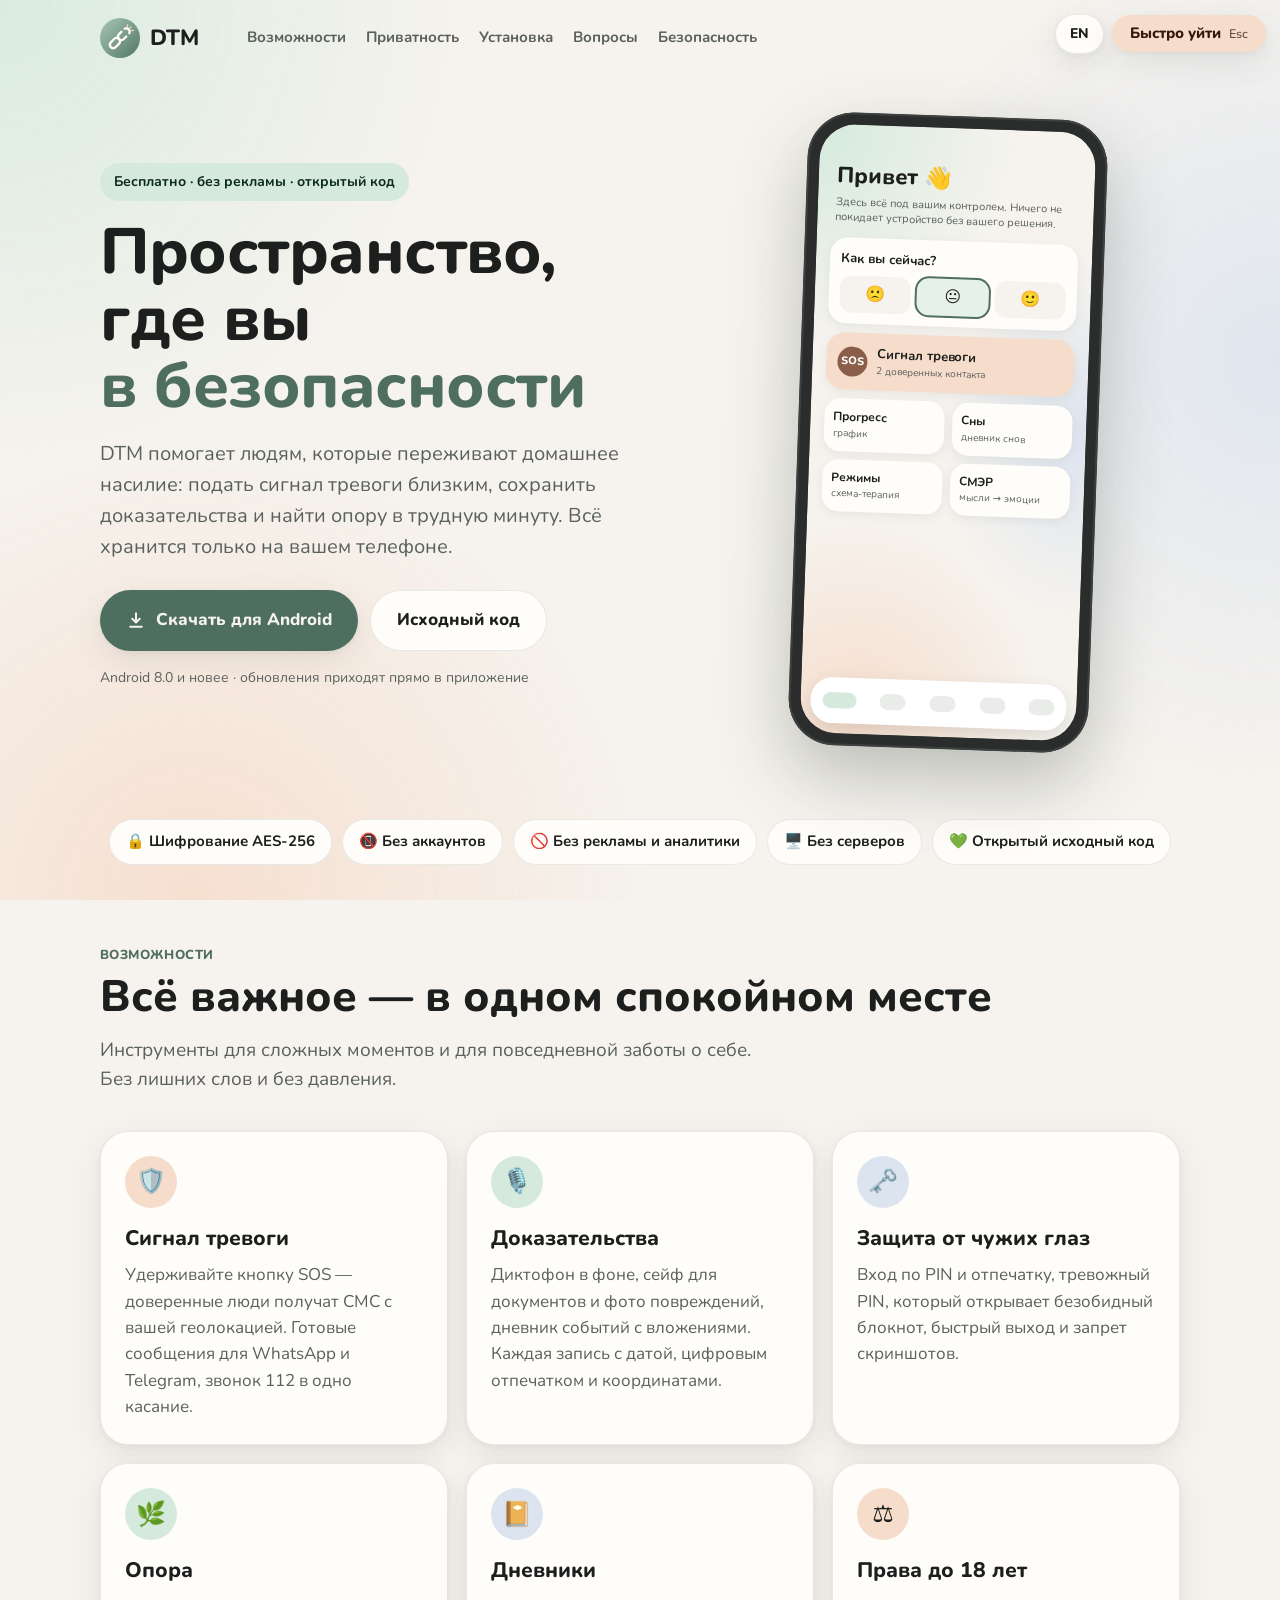
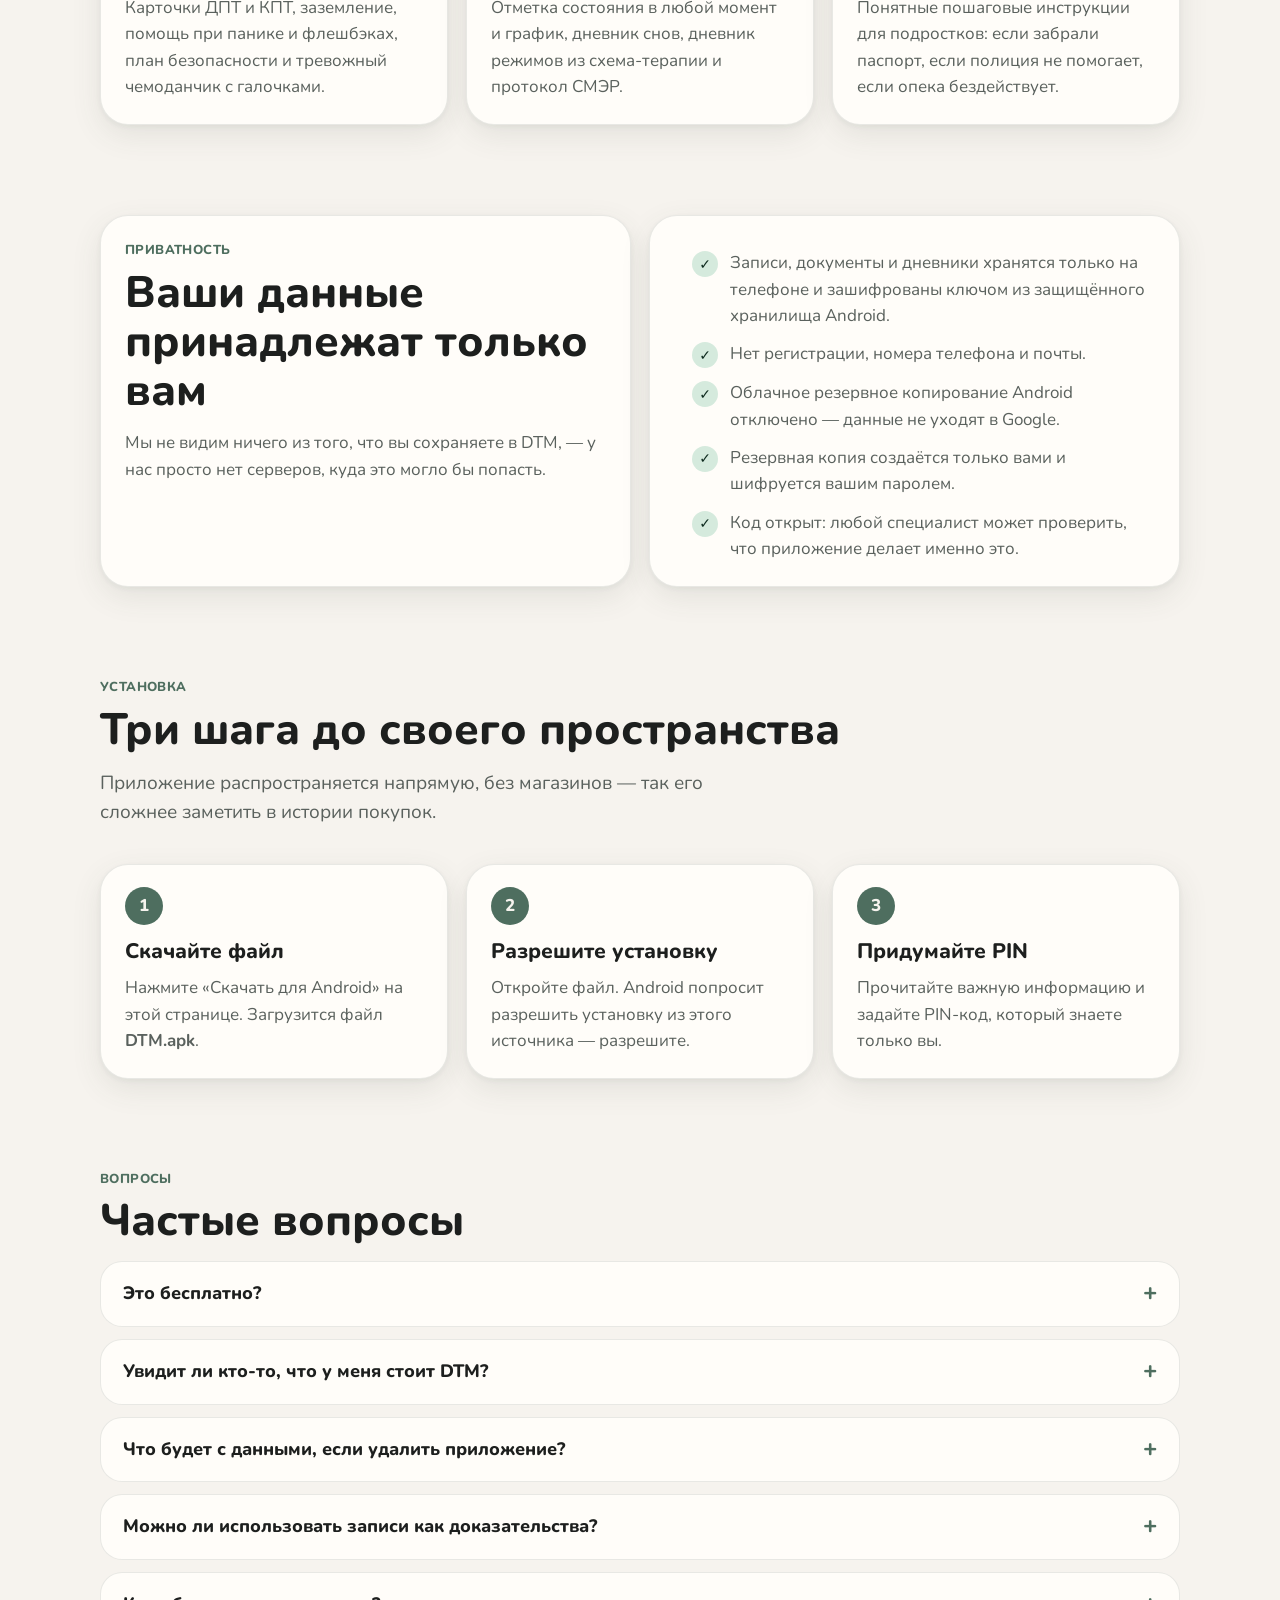
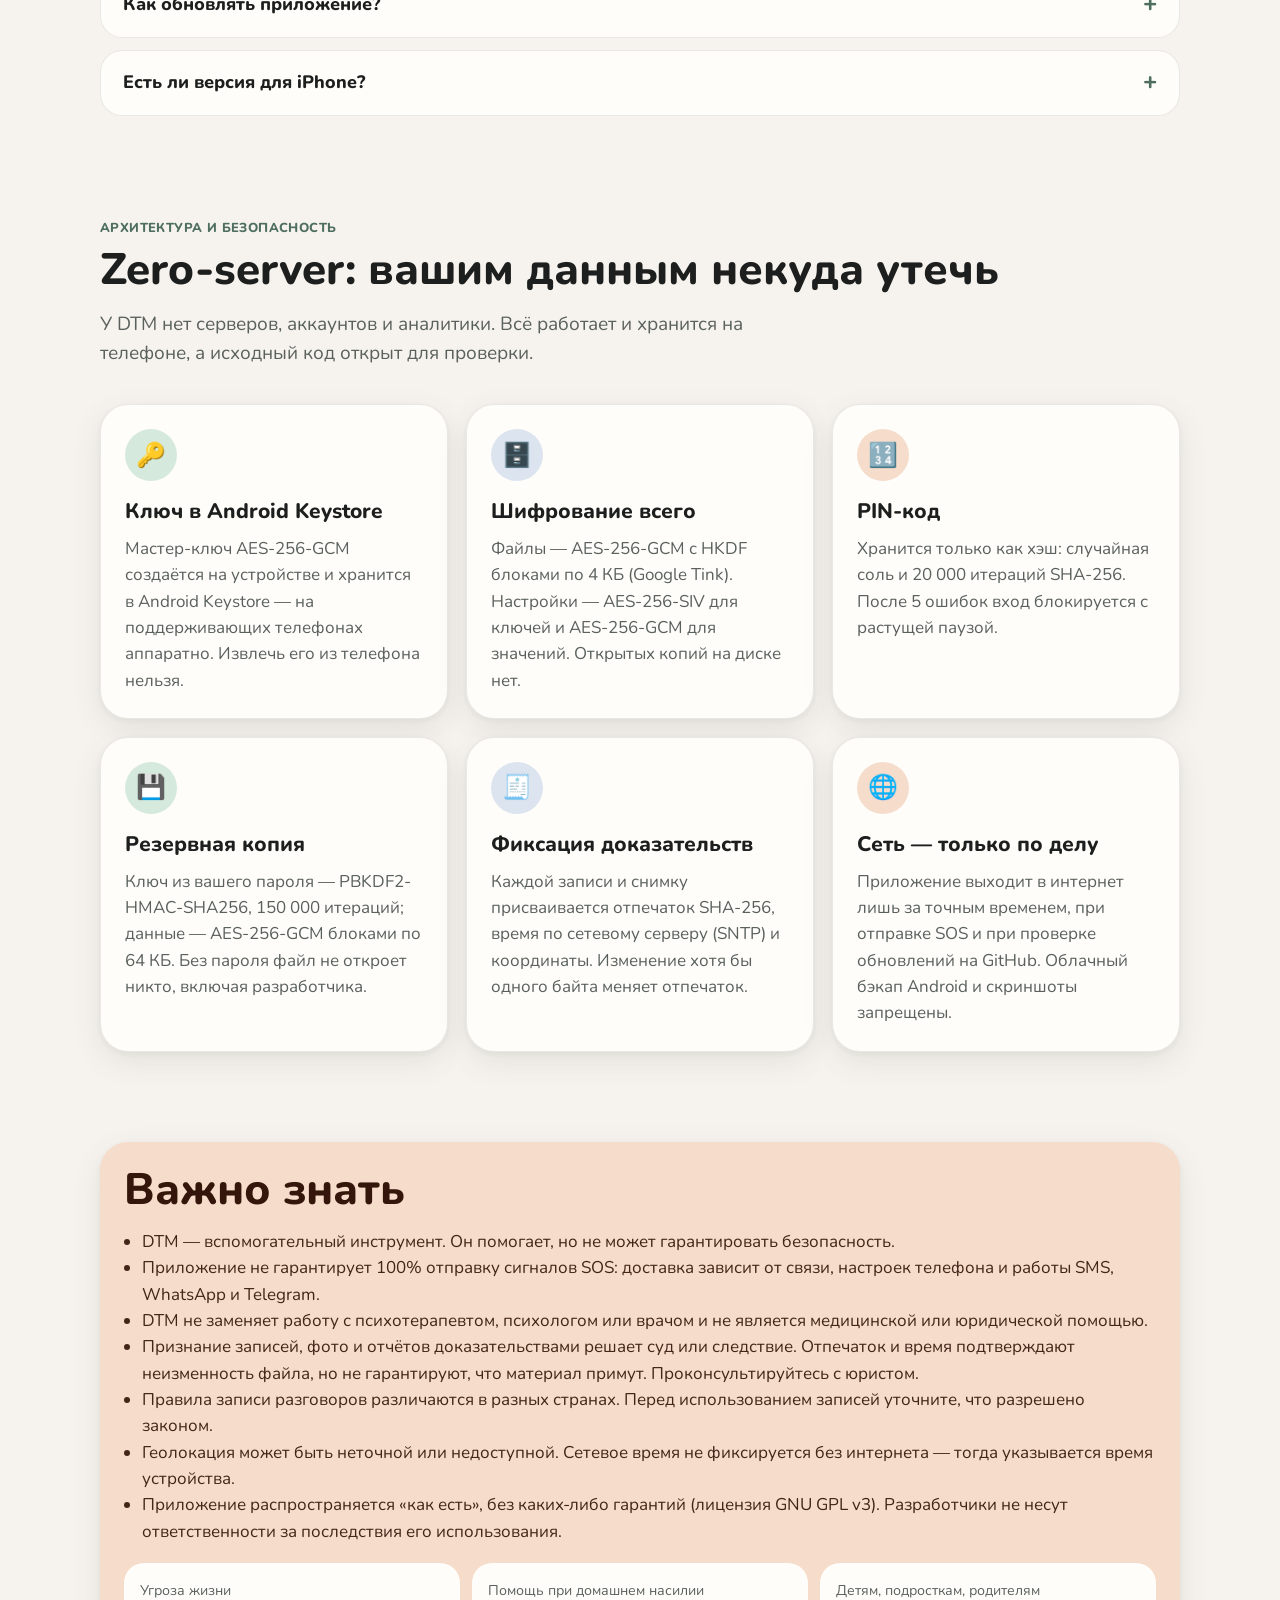
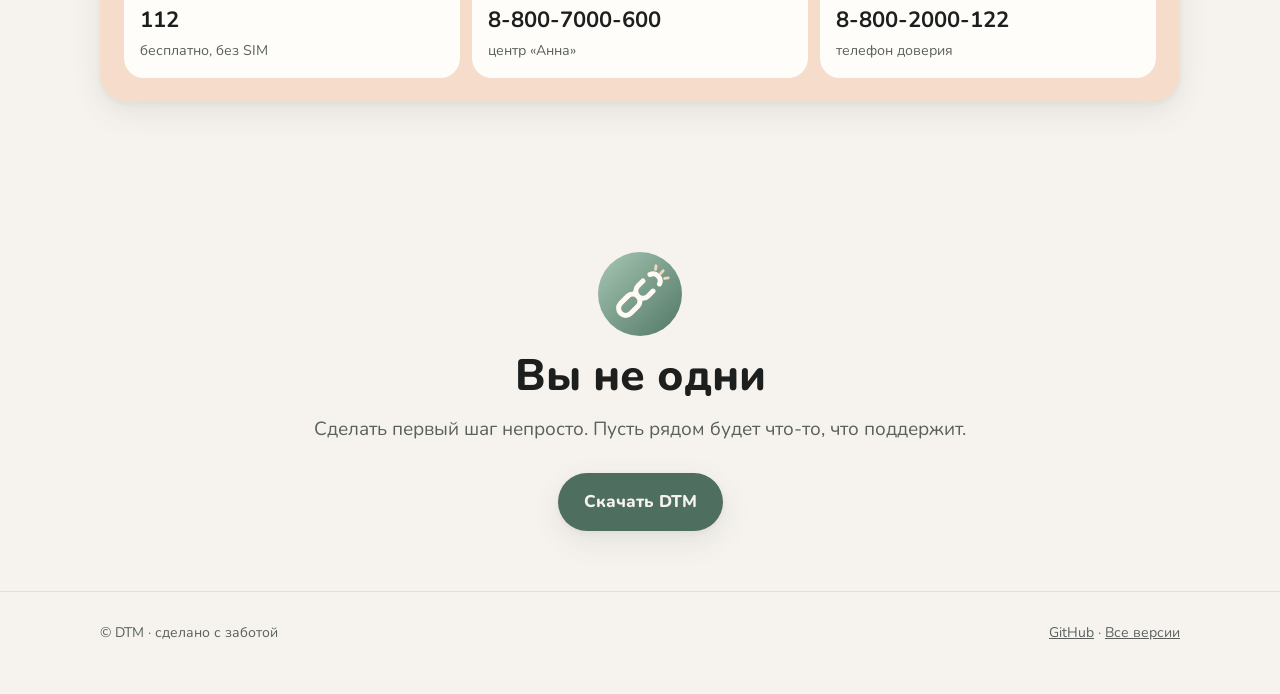
==== commit 52cc3e9e: "Сайт: переключатель языка рядом с быстрым выходом" ====
--- a/docs/index.html
+++ b/docs/index.html
@@ -22,9 +22,12 @@
 <body>
 
 
-<button class="exit" id="exit" type="button">
+<div class="topright">
+  <a class="langsw" href="en.html" hreflang="en">EN</a>
+  <button class="exit" id="exit" type="button">
   <span data-en="Quick exit">Быстро уйти</span> <small>Esc</small>
 </button>
+</div>
 
 <header class="top">
   <div class="wrap nav">
@@ -36,7 +39,6 @@
       <a href="#faq" data-en="FAQ">Вопросы</a>
       <a href="#arch">Безопасность</a>
     </nav>
-    <a class="langsw" href="en.html" hreflang="en">EN</a>
   </div>
 </header>
 
--- a/docs/style.css
+++ b/docs/style.css
@@ -49,13 +49,13 @@
   .exit small { font-weight: 600; opacity: .7; }
 
   header.top { padding: 18px 0; }
-  .nav { display: flex; align-items: center; gap: 24px; padding-right: 170px; }
+  .nav { display: flex; align-items: center; gap: 24px; padding-right: 240px; }
   .brand { display: flex; align-items: center; gap: 10px; font-weight: 800; font-size: 22px; text-decoration: none; }
   .brand img { width: 40px; height: 40px; }
   .nav nav { display: flex; gap: 20px; margin-left: auto; }
   .nav nav a { text-decoration: none; color: var(--muted); font-weight: 700; font-size: 15px; }
   .nav nav a:hover { color: var(--ink); }
-  @media (max-width: 860px) { .nav nav { display: none; } .nav { padding-right: 150px; } }
+  @media (max-width: 860px) { .nav nav { display: none; } .nav { padding-right: 200px; } }
 
   .btn {
     display: inline-flex; align-items: center; justify-content: center; gap: 10px;
@@ -79,7 +79,7 @@
     .cta .btn { flex: 1 1 100%; }
     .exit { padding: 10px 14px; }
     .exit small { display: none; }
-    .nav { padding-right: 130px; }
+    .nav { padding-right: 170px; }
   }
   .pill {
     display: inline-flex; gap: 8px; align-items: center; padding: 8px 14px; border-radius: 999px;
@@ -191,5 +191,5 @@
   .lang { position: fixed; top: 14px; left: 14px; z-index: 50; display: inline-flex; background: var(--card); border: 1px solid var(--line); border-radius: 999px; padding: 4px; box-shadow: var(--shadow); }
   .lang button { border: 0; background: transparent; cursor: pointer; font: 800 13px/1 "Nunito", sans-serif; color: var(--muted); padding: 7px 12px; border-radius: 999px; }
   .lang button.on { background: var(--sage); color: var(--bg); }
-.langsw{margin-left:auto;text-decoration:none;font-weight:800;font-size:14px;padding:8px 14px;border-radius:999px;background:var(--card);border:1px solid var(--line)}
+.topright{position:fixed;top:14px;right:14px;z-index:50;display:flex;gap:8px;align-items:center}.topright .exit{position:static}.langsw{color:var(--ink);box-shadow:var(--shadow);text-decoration:none;font-weight:800;font-size:14px;padding:8px 14px;border-radius:999px;background:var(--card);border:1px solid var(--line)}
 .nav nav{margin-left:24px}
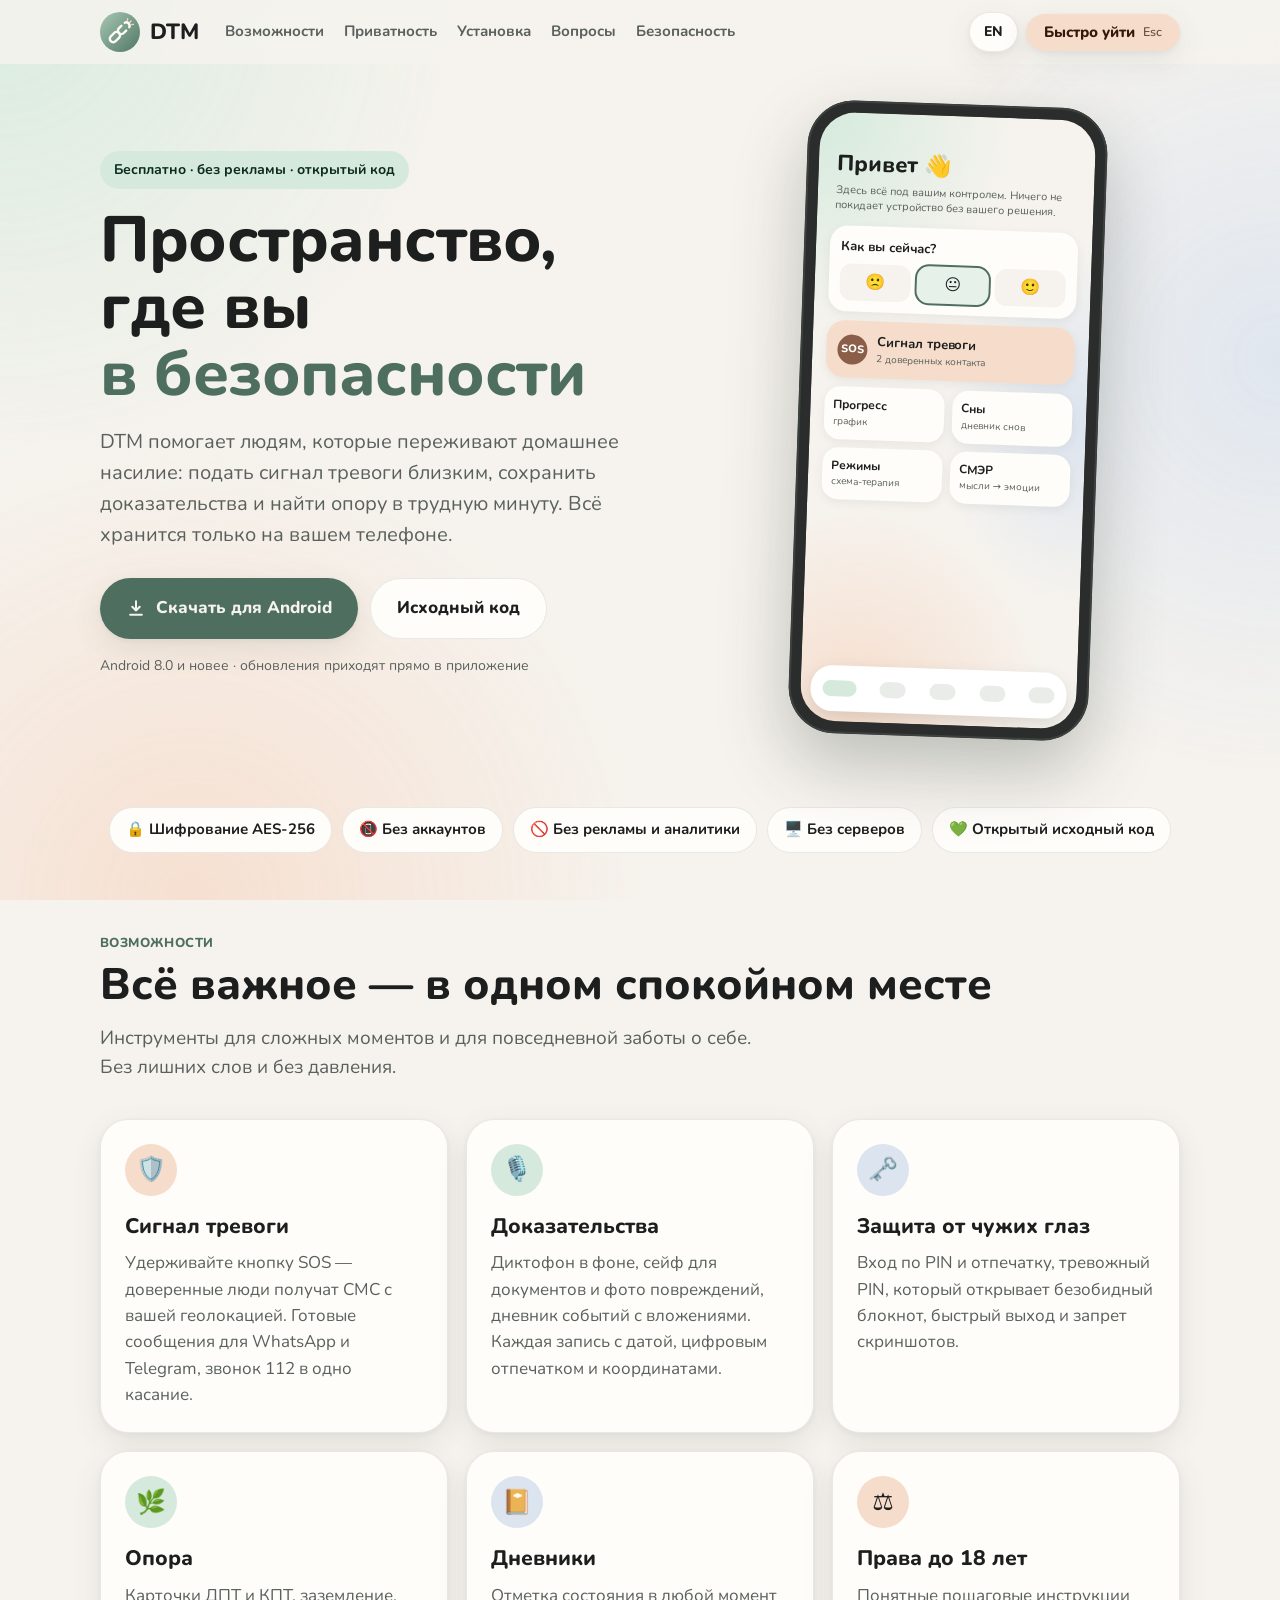
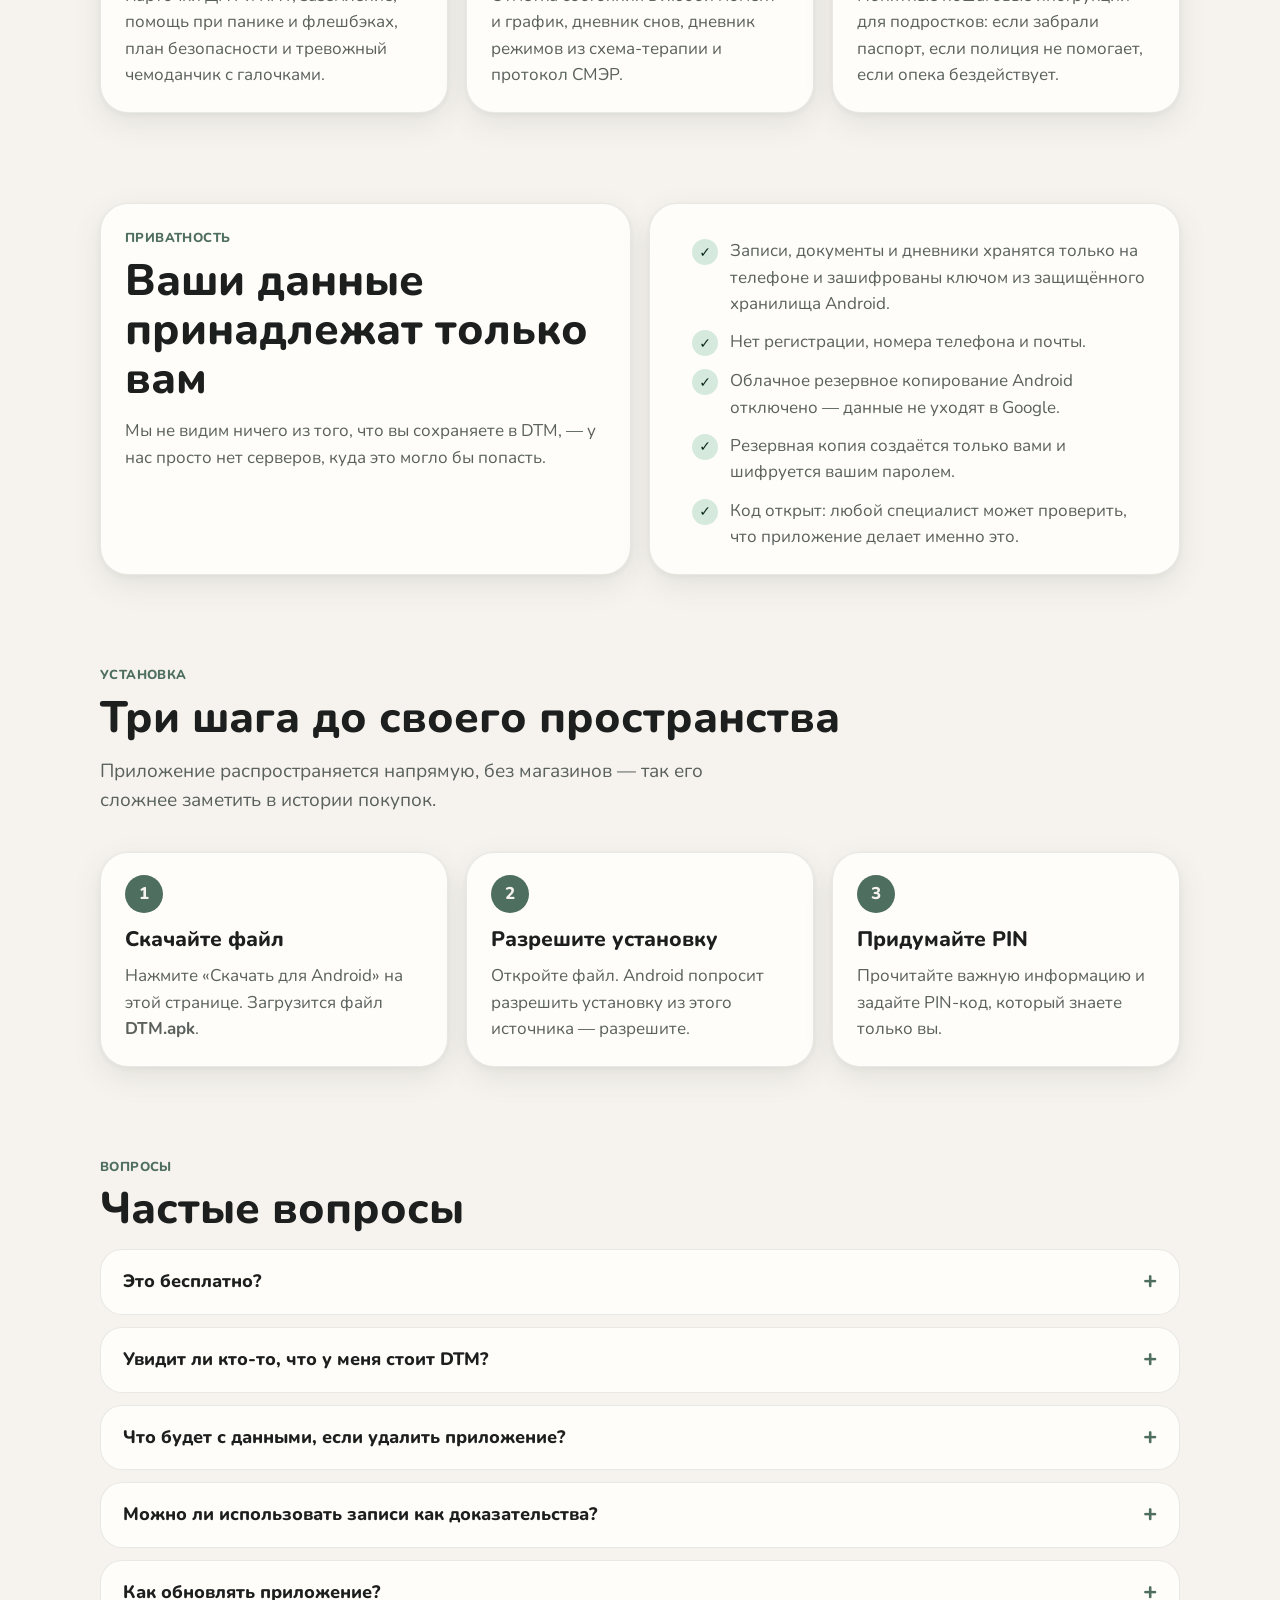
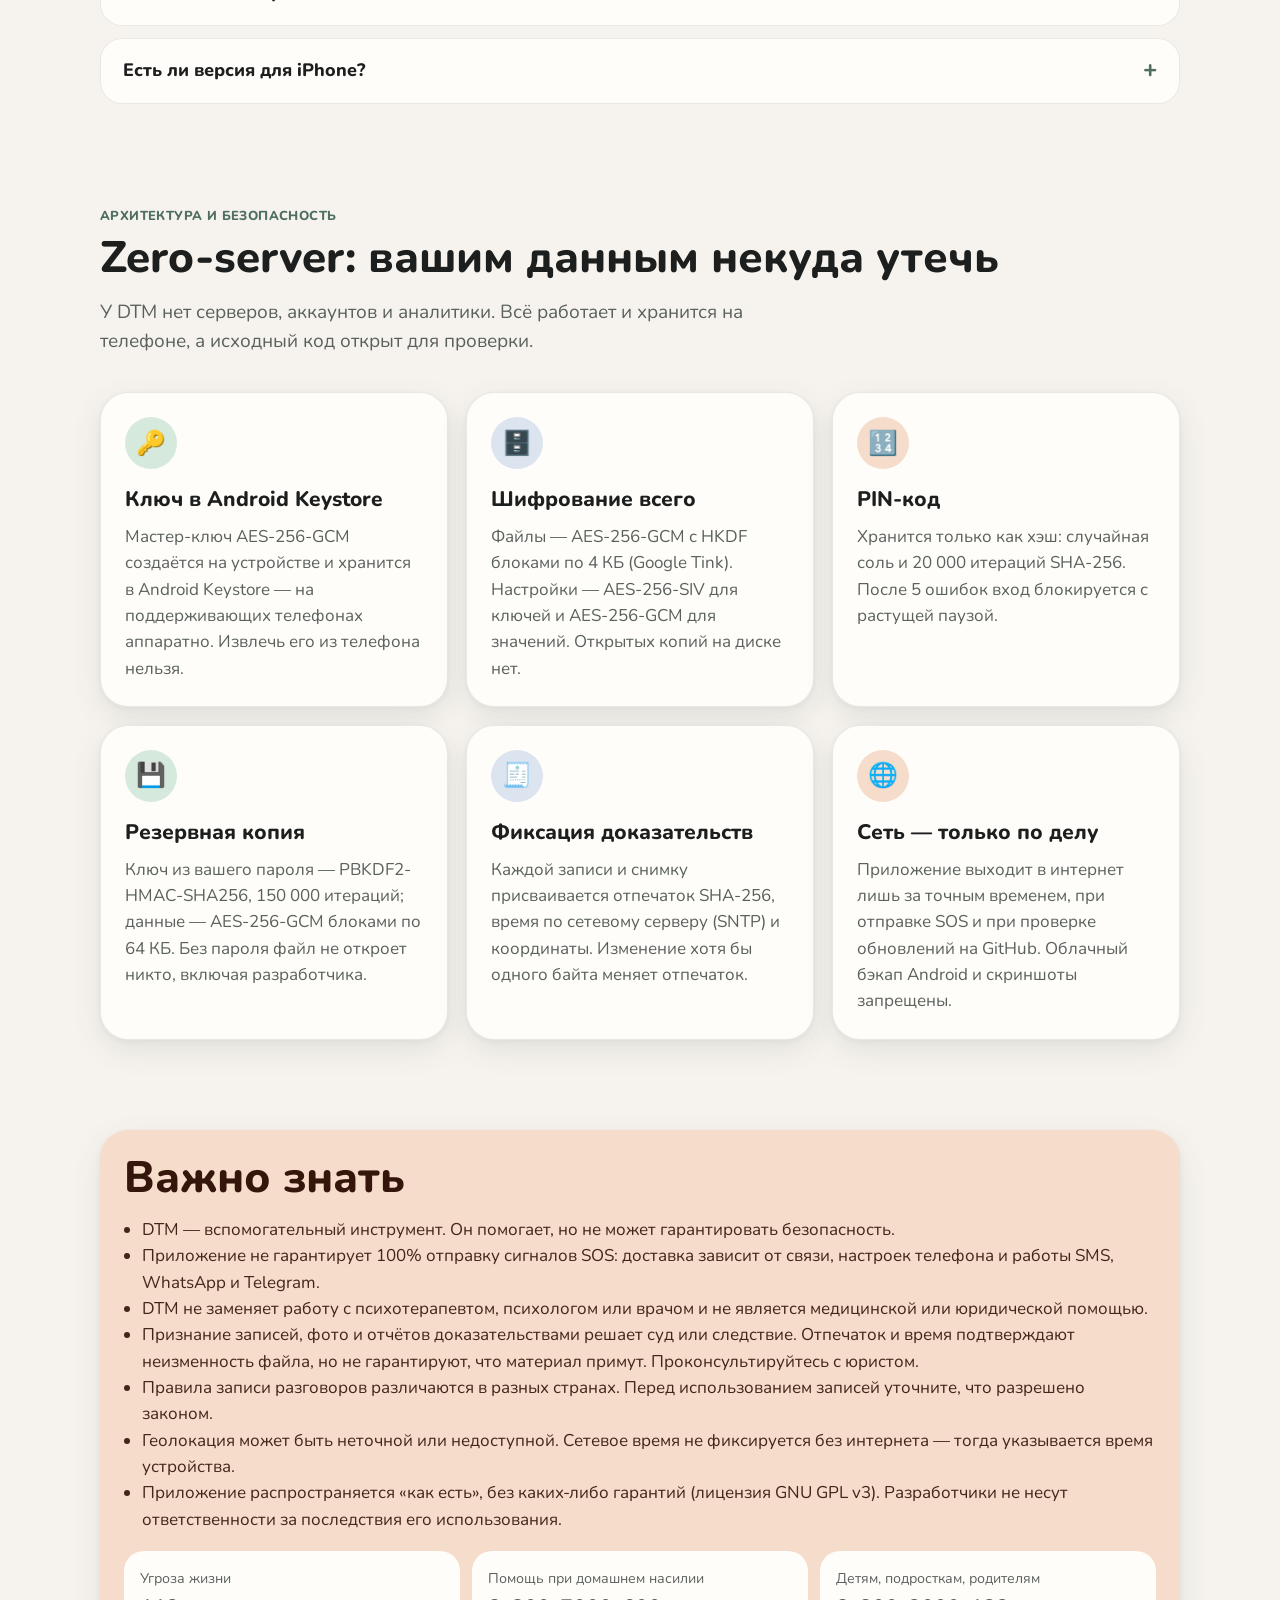
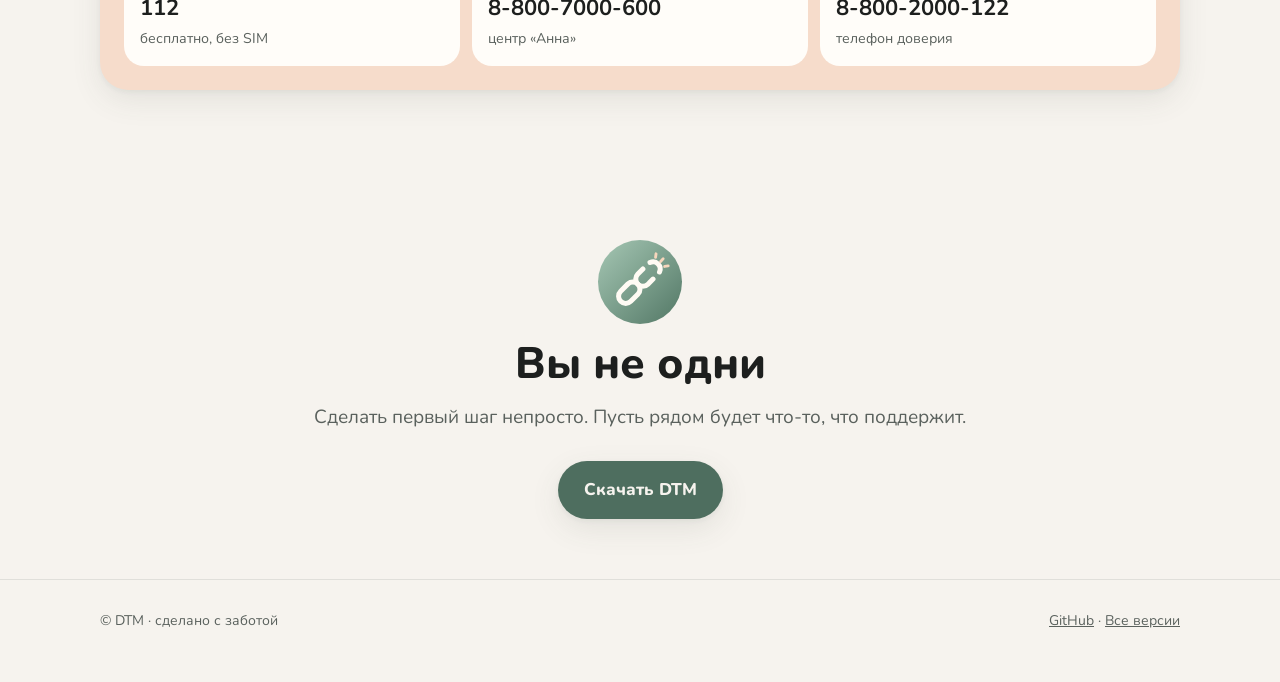
==== commit 9e00dec1: "Медитации, шум, руминации, прощение себя, выбор языка, мобильная шапка сайта" ====
--- a/docs/index.html
+++ b/docs/index.html
@@ -22,13 +22,6 @@
 <body>
 
 
-<div class="topright">
-  <a class="langsw" href="en.html" hreflang="en">EN</a>
-  <button class="exit" id="exit" type="button">
-  <span data-en="Quick exit">Быстро уйти</span> <small>Esc</small>
-</button>
-</div>
-
 <header class="top">
   <div class="wrap nav">
     <a class="brand" href="#"><img src="logo.svg" alt=""> DTM</a>
@@ -39,6 +32,12 @@
       <a href="#faq" data-en="FAQ">Вопросы</a>
       <a href="#arch">Безопасность</a>
     </nav>
+    <div class="topright">
+  <a class="langsw" href="en.html" hreflang="en">EN</a>
+  <button class="exit" id="exit" type="button">
+  <span data-en="Quick exit">Быстро уйти</span> <small>Esc</small>
+</button>
+</div>
   </div>
 </header>
 
--- a/docs/style.css
+++ b/docs/style.css
@@ -193,3 +193,12 @@
   .lang button.on { background: var(--sage); color: var(--bg); }
 .topright{position:fixed;top:14px;right:14px;z-index:50;display:flex;gap:8px;align-items:center}.topright .exit{position:static}.langsw{color:var(--ink);box-shadow:var(--shadow);text-decoration:none;font-weight:800;font-size:14px;padding:8px 14px;border-radius:999px;background:var(--card);border:1px solid var(--line)}
 .nav nav{margin-left:24px}
+html,body{overflow-x:clip;max-width:100%}
+header.top{position:sticky;top:0;z-index:40;background:color-mix(in srgb,var(--bg) 82%,transparent);-webkit-backdrop-filter:blur(14px);backdrop-filter:blur(14px);padding:12px 0}
+.nav{padding-right:20px !important;gap:18px}
+.topright{position:static;margin-left:auto;flex:none}
+.nav nav{margin-left:8px}
+@media (max-width:860px){.nav nav{display:none}}
+@media (max-width:520px){.phone{transform:none;width:min(300px,100%)}.brand{font-size:20px}.brand img{width:34px;height:34px}.topright{gap:6px}.langsw{padding:8px 11px}}@media (max-width:520px){.wrap{padding:0 16px}.nav{gap:10px}.topright .exit{padding:9px 13px;font-size:14px}.topright .exit small{display:none}.langsw{padding:8px 10px;font-size:13px}.brand{gap:8px}}
+.nav{min-width:0}.brand{flex:none}
+@media (max-width:520px){.nav{padding-right:16px !important}}
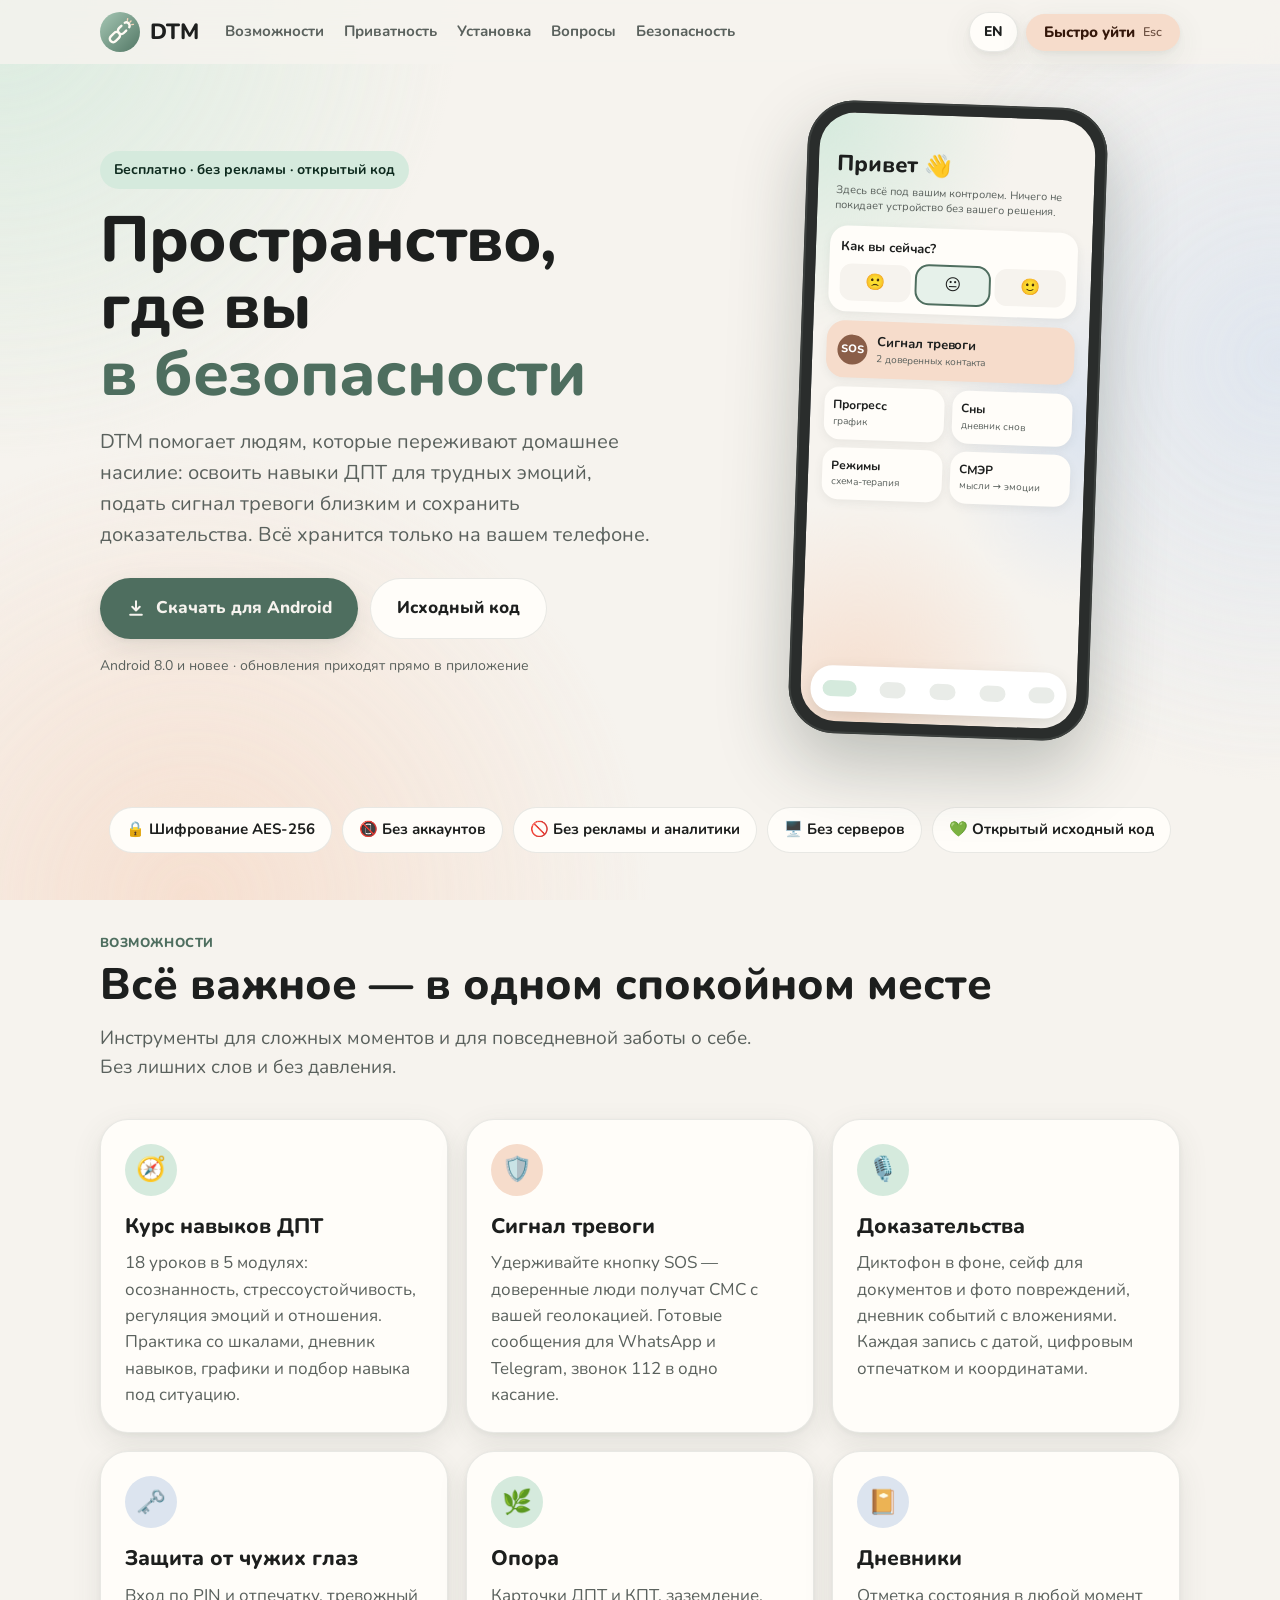
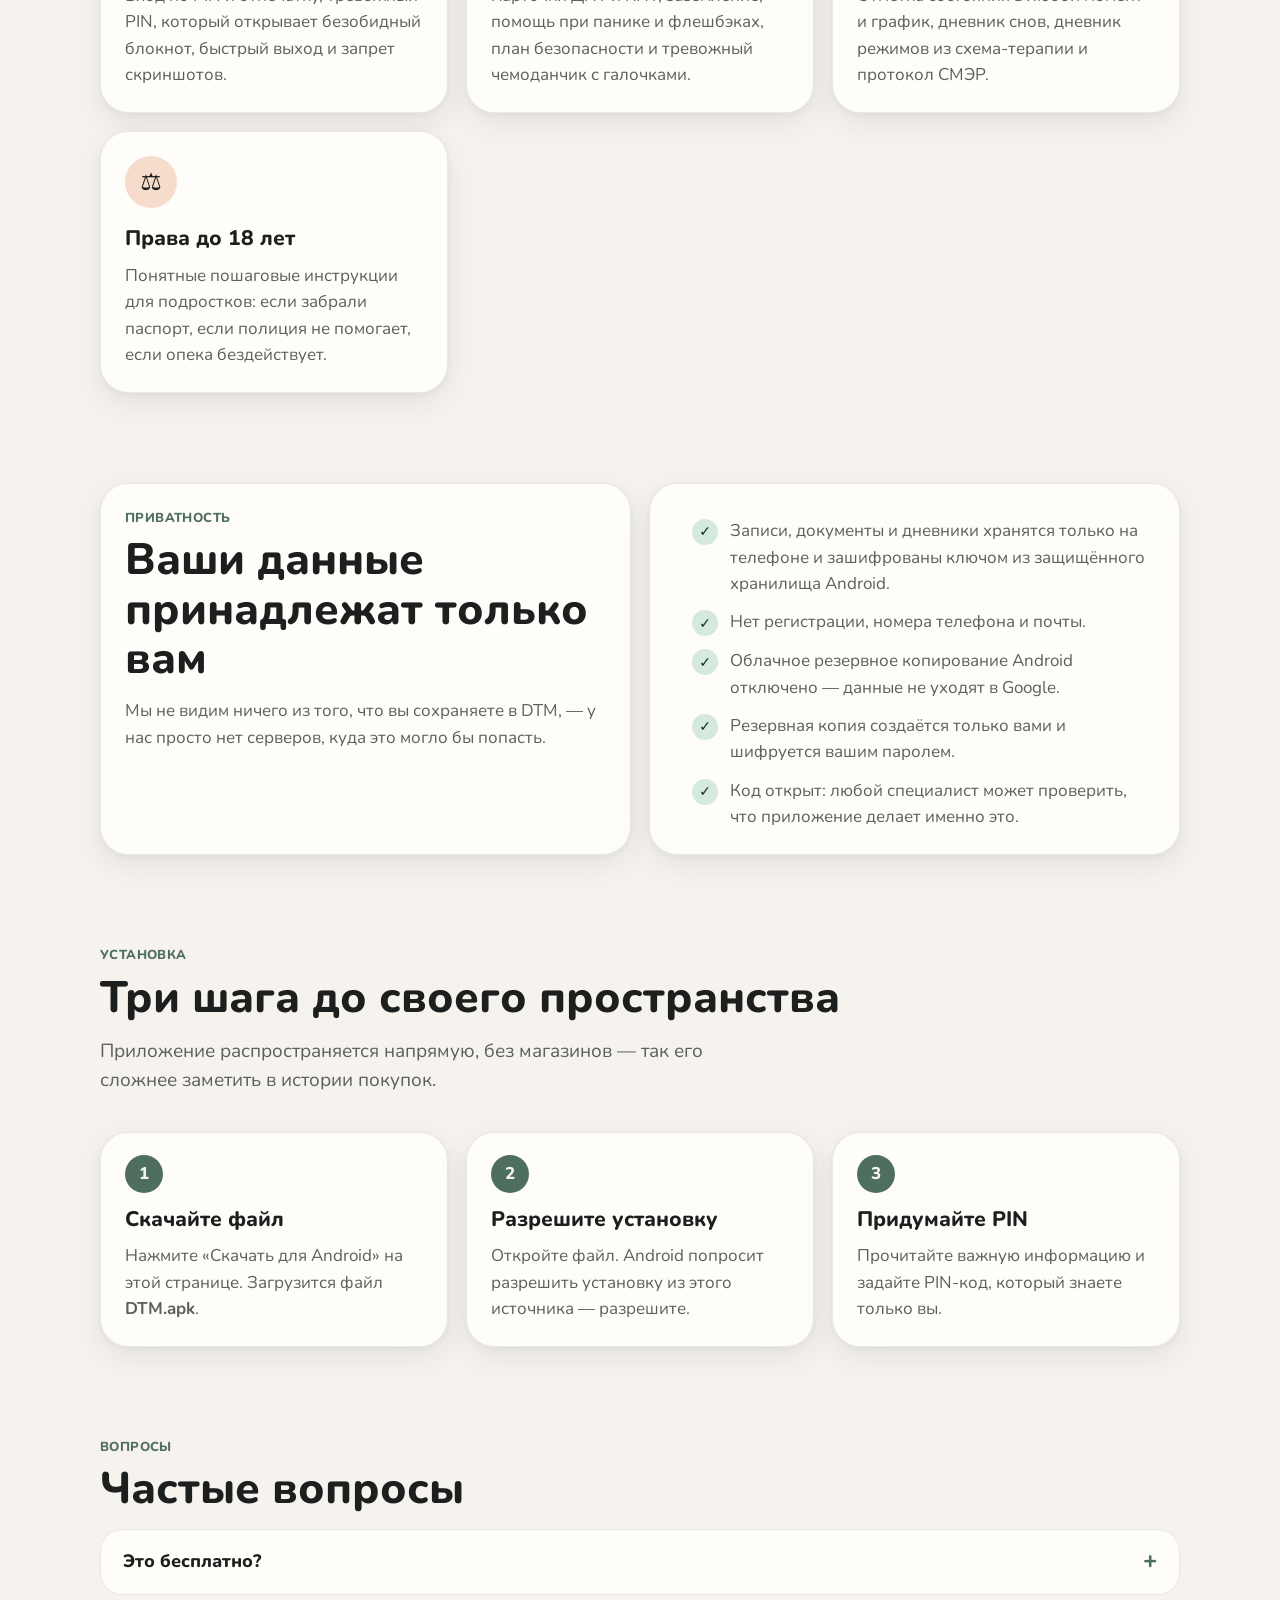
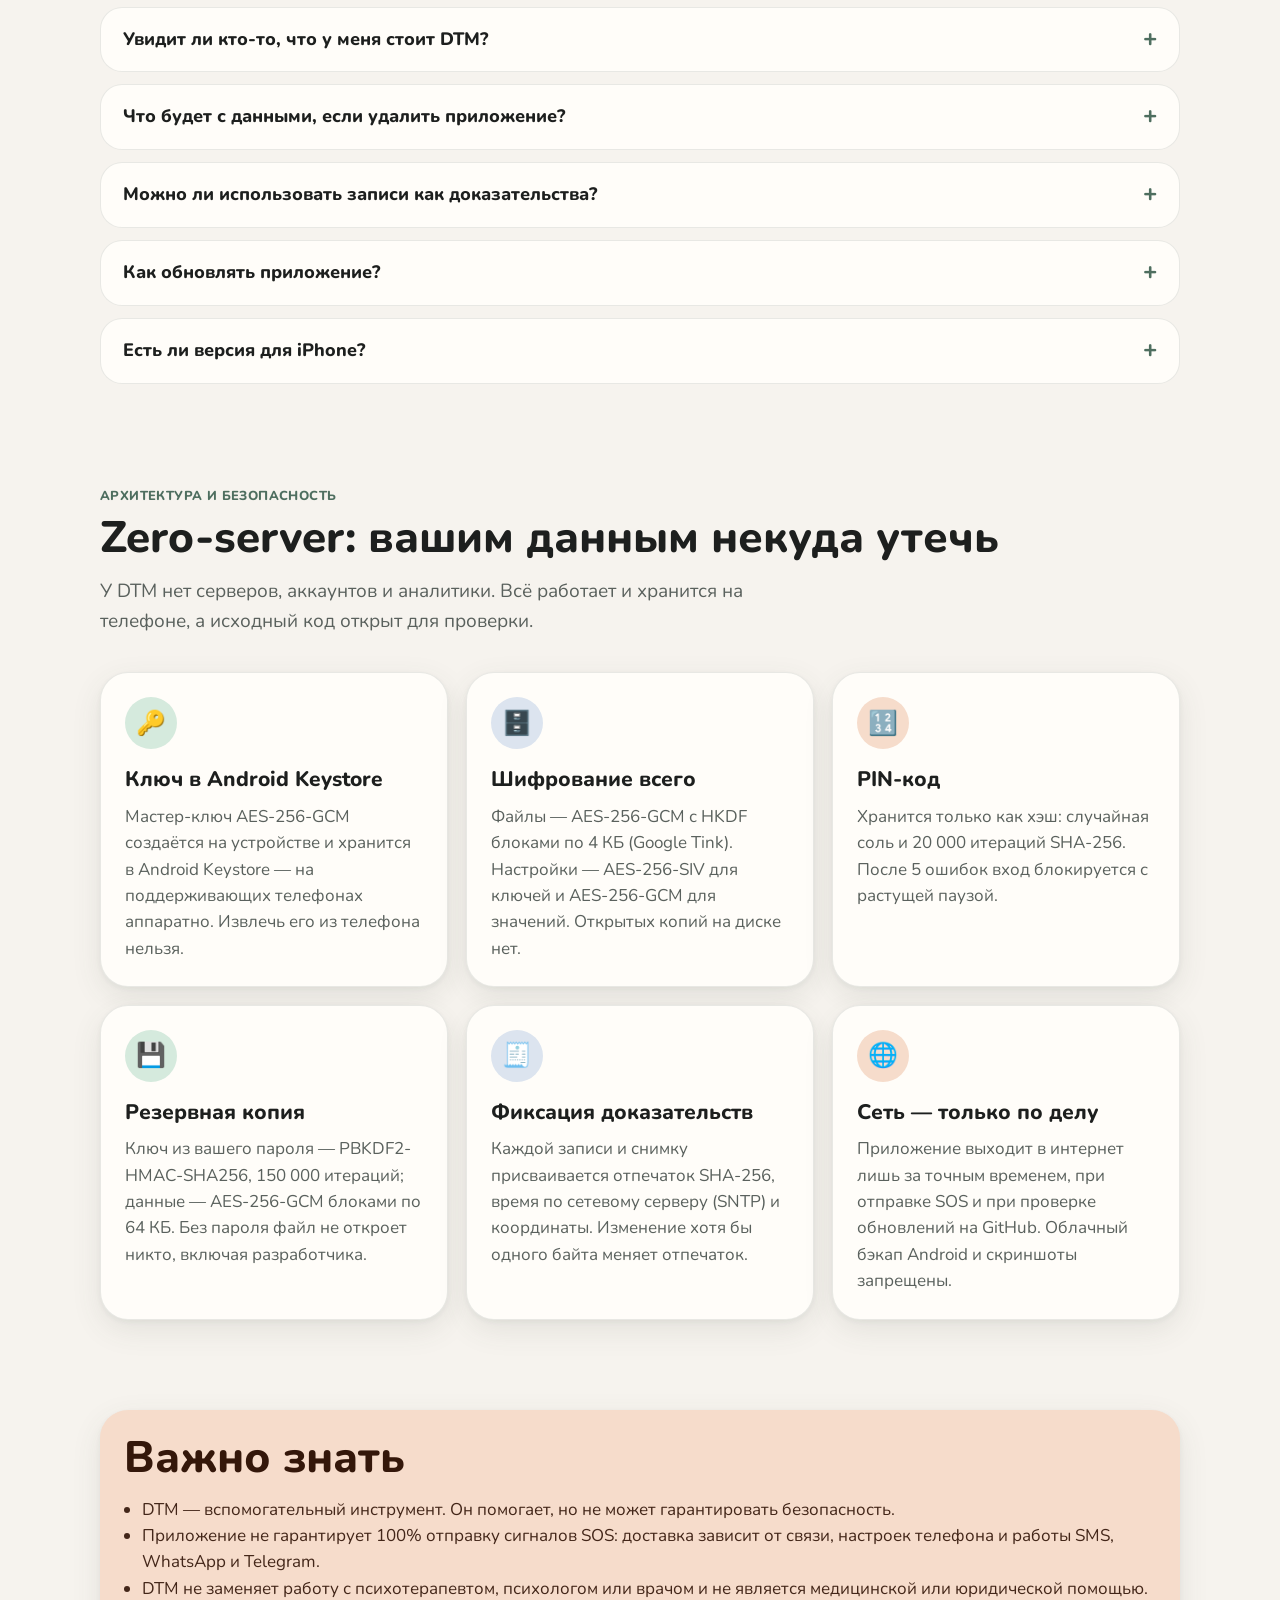
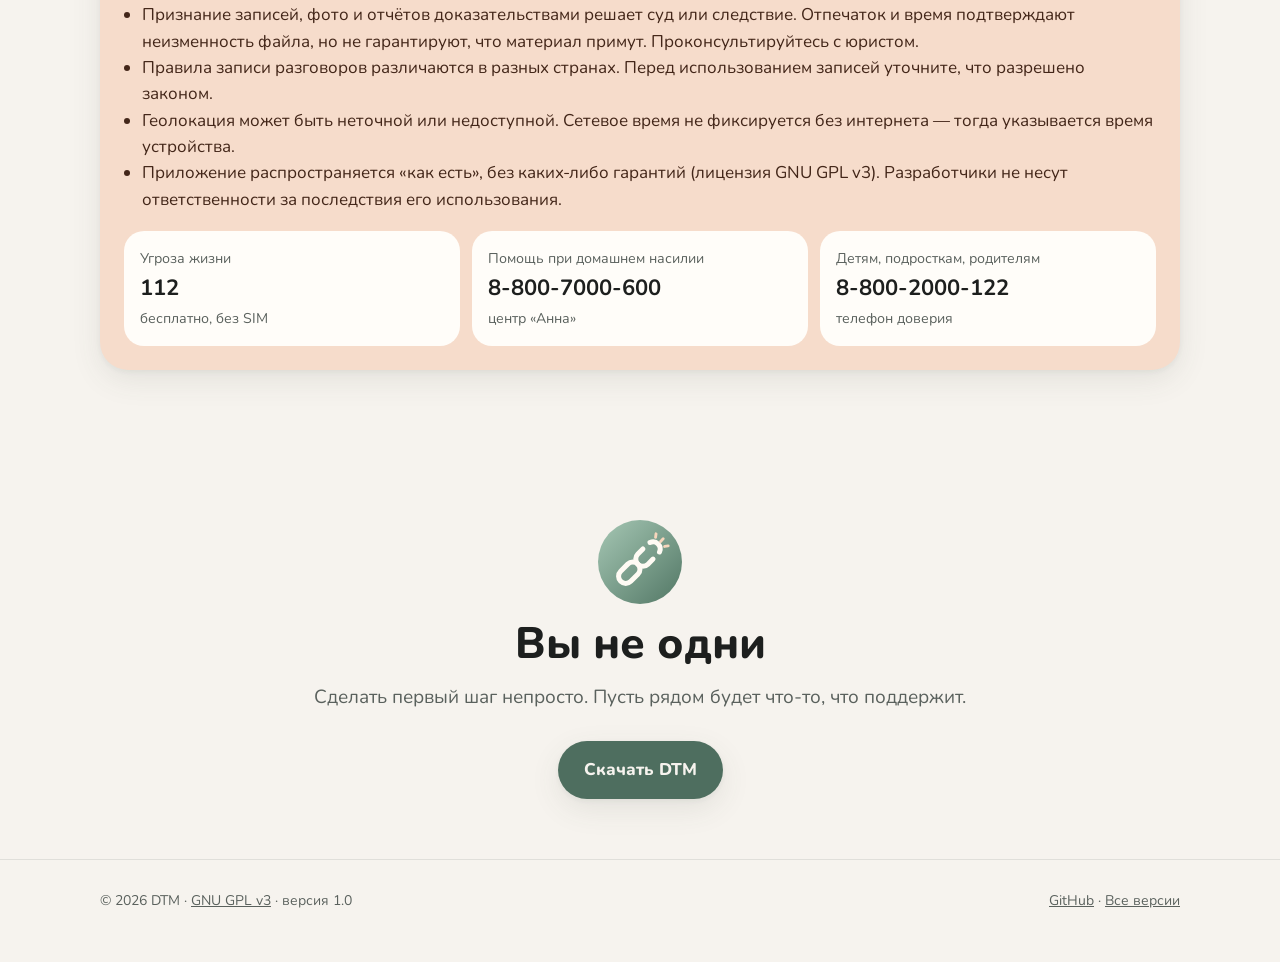
==== commit ad5b3611: "Релиз 1.0: первая настройка, подбор навыка, копирайты, сайт" ====
--- a/docs/index.html
+++ b/docs/index.html
@@ -46,7 +46,7 @@
     <div>
       <span class="pill" data-en="Free · no ads · open source">Бесплатно · без рекламы · открытый код</span>
       <h1 data-en="A space where you are <em>safe</em>">Пространство, где вы <em>в&nbsp;безопасности</em></h1>
-      <p class="lead" data-en="DTM helps people experiencing domestic abuse: send an alert to loved ones, keep evidence and find support in a hard moment. Everything stays only on your phone.">DTM помогает людям, которые переживают домашнее насилие: подать сигнал тревоги близким, сохранить доказательства и найти опору в трудную минуту. Всё хранится только на вашем телефоне.</p>
+      <p class="lead">DTM помогает людям, которые переживают домашнее насилие: освоить навыки ДПТ для трудных эмоций, подать сигнал тревоги близким и сохранить доказательства. Всё хранится только на вашем телефоне.</p>
       <div class="cta">
         <a class="btn btn-primary" href="https://github.com/nikaminow/DTM/releases/latest/download/DTM.apk">
           <svg viewBox="0 0 24 24" fill="none" stroke="currentColor" stroke-width="2.4" stroke-linecap="round" stroke-linejoin="round"><path d="M12 4v11m0 0-4.5-4.5M12 15l4.5-4.5M5 20h14"/></svg>
@@ -89,6 +89,11 @@
     <h2>Всё важное — в одном спокойном месте</h2>
     <p class="section-lead">Инструменты для сложных моментов и для повседневной заботы о себе. Без лишних слов и без давления.</p>
     <div class="grid">
+      <article class="card reveal">
+        <div class="ico sage">🧭</div>
+        <h3>Курс навыков ДПТ</h3>
+        <p>18 уроков в 5 модулях: осознанность, стрессоустойчивость, регуляция эмоций и отношения. Практика со шкалами, дневник навыков, графики и подбор навыка под ситуацию.</p>
+      </article>
       <article class="card reveal">
         <div class="ico clay">🛡️</div>
         <h3>Сигнал тревоги</h3>
@@ -258,7 +263,7 @@
 
 <footer>
   <div class="wrap row">
-    <span>© DTM · сделано с заботой</span>
+    <span>© 2026 DTM · <a href="https://github.com/nikaminow/DTM/blob/main/LICENSE">GNU GPL v3</a> · версия 1.0</span>
     <span><a href="https://github.com/nikaminow/DTM">GitHub</a> · <a href="https://github.com/nikaminow/DTM/releases">Все версии</a></span>
   </div>
 </footer>
